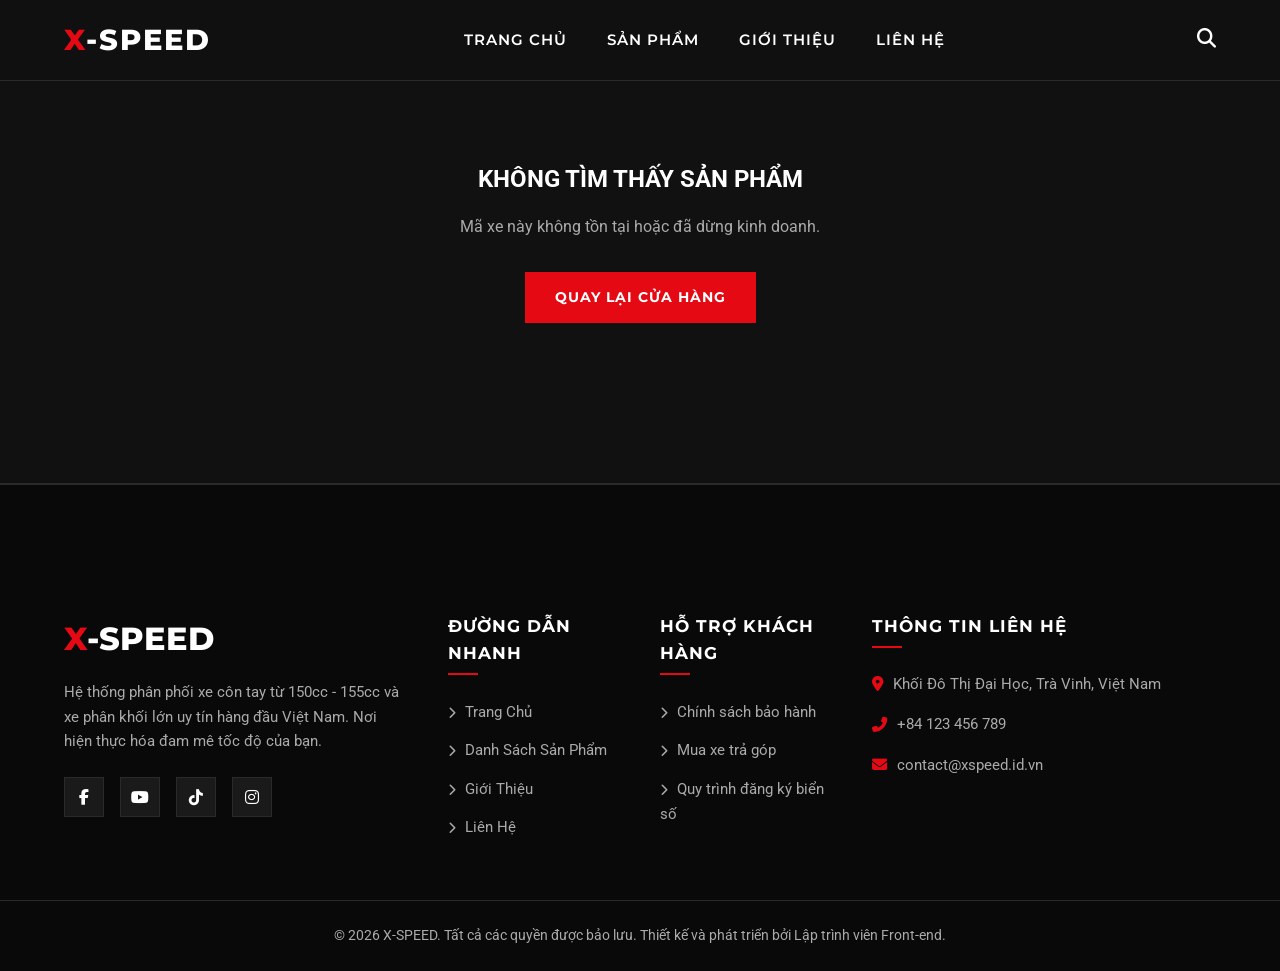
==== html/chi-tiet.html @ 95d87d96 "update" ====
<!DOCTYPE html>
<html lang="vi">
<head>
    <meta charset="UTF-8">
    <meta name="viewport" content="width=device-width, initial-scale=1.0">
    <title>Chi Tiết Sản Phẩm | X-Speed</title>
    <link rel="preconnect" href="https://fonts.googleapis.com">
    <link rel="preconnect" href="https://fonts.gstatic.com" crossorigin>
    <link href="https://fonts.googleapis.com/css2?family=Montserrat:wght@400;600;700;800&family=Roboto:wght@400;500&display=swap" rel="stylesheet">
    <link rel="stylesheet" href="https://cdnjs.cloudflare.com/ajax/libs/font-awesome/6.4.0/css/all.min.css">
    <link rel="stylesheet" href="/css/style.css">
</head>
<body>

    <header class="main-header">
        <div class="header-container">
            <a href="../../index.html" class="logo">
                <span class="text-red">X</span>-SPEED
            </a>
            
            <nav class="main-nav">
                <ul class="nav-links">
                    <li><a href="../index.html">Trang Chủ</a></li>
                    <li><a href="san-pham.html">Sản Phẩm</a></li>
                    <li><a href="gioi-thieu.html">Giới Thiệu</a></li>
                    <li><a href="lien-he.html">Liên Hệ</a></li>
                </ul>
            </nav>

            <div class="header-actions">
                <div class="search-box-trigger">
                    <a href="san-pham.html?focus=search"><i class="fas fa-search"></i></a>
                </div>
                <button class="mobile-menu-toggle" aria-label="Toggle Menu">
                    <i class="fas fa-bars"></i>
                </button>
            </div>
        </div>
    </header>

    <main id="detail-page-wrapper">
        <div class="container text-center" style="padding: 120px 0 60px;">
            <div class="loading-placeholder">Đang tải thông số kỹ thuật chi tiết của dòng xe...</div>
        </div>
    </main>

    <footer class="main-footer">
        <div class="container footer-grid">
            <div class="footer-col footer-brand">
                <h3 class="footer-logo"><span class="text-red">X</span>-SPEED</h3>
                <p>Hệ thống phân phối xe côn tay từ 150cc - 155cc và xe phân khối lớn uy tín hàng đầu Việt Nam. Nơi hiện thực hóa đam mê tốc độ của bạn.</p>
                <div class="social-links">
                    <a href="#"><i class="fab fa-facebook-f"></i></a>
                    <a href="#"><i class="fab fa-youtube"></i></a>
                    <a href="#"><i class="fab fa-tiktok"></i></a>
                    <a href="#"><i class="fab fa-instagram"></i></a>
                </div>
            </div>
            <div class="footer-col">
                <h4>ĐƯỜNG DẪN NHANH</h4>
                <ul class="footer-links">
                    <li><a href="../index.html"><i class="fas fa-chevron-right"></i> Trang Chủ</a></li>
                    <li><a href="san-pham.html"><i class="fas fa-chevron-right"></i> Danh Sách Sản Phẩm</a></li>
                    <li><a href="gioi-thieu.html"><i class="fas fa-chevron-right"></i> Giới Thiệu</a></li>
                    <li><a href="lien-he.html"><i class="fas fa-chevron-right"></i> Liên Hệ</a></li>
                </ul>
            </div>
            <div class="footer-col">
                <h4>HỖ TRỢ KHÁCH HÀNG</h4>
                <ul class="footer-links">
                    <li><a href="#"><i class="fas fa-chevron-right"></i> Chính sách bảo hành</a></li>
                    <li><a href="#"><i class="fas fa-chevron-right"></i> Mua xe trả góp</a></li>
                    <li><a href="#"><i class="fas fa-chevron-right"></i> Quy trình đăng ký biển số</a></li>
                </ul>
            </div>
            <div class="footer-col footer-contact">
                <h4>THÔNG TIN LIÊN HỆ</h4>
                <p><i class="fas fa-map-marker-alt"></i> Khối Đô Thị Đại Học, Trà Vinh, Việt Nam</p>
                <p><i class="fas fa-phone-alt"></i> +84 123 456 789</p>
                <p><i class="fas fa-envelope"></i> contact@xspeed.id.vn</p>
            </div>
        </div>
        <div class="footer-bottom">
            <p>&copy; 2026 X-SPEED. Tất cả các quyền được bảo lưu. Thiết kế và phát triển bởi Lập trình viên Front-end.</p>
        </div>
    </footer>

    <button id="backToTop" class="back-to-top" aria-label="Back to Top">
        <i class="fas fa-arrow-up"></i>
    </button>

    <script src="../js/script.js"></script>
</body>
</html>
---- css/style.css ----
/* ==========================================================================
   1. SETUP & VARIABLES (Cấu hình chung & Biến màu sắc)
   ========================================================================== */
:root {
    --primary-color: #E50914;    /* Màu đỏ chủ đạo (Sporty Red) */
    --primary-hover: #B20610;    /* Đỏ đậm khi hover */
    --dark-bg: #111111;         /* Đen nền chính */
    --dark-card: #1A1A1A;       /* Đen nền card/box */
    --light-text: #FFFFFF;      /* Chữ trắng */
    --gray-text: #AAAAAA;       /* Chữ xám phụ */
    --border-color: #2A2A2A;    /* Đường viền tối */
    --font-main: 'Roboto', sans-serif;
    --font-heading: 'Montserrat', sans-serif;
    --transition-smooth: all 0.3s ease;
}

* {
    margin: 0;
    padding: 0;
    box-sizing: border-box;
    outline: none;
}

html {
    scroll-behavior: smooth;
    font-size: 16px;
}

body {
    font-family: var(--font-main);
    background-color: var(--dark-bg);
    color: var(--light-text);
    line-height: 1.6;
    overflow-x: hidden;
}

a {
    text-decoration: none;
    color: inherit;
    transition: var(--transition-smooth);
}

ul {
    list-style: none;
}

img {
    max-width: 100%;
    height: auto;
    display: block;
}

/* Tiện ích chung */
.container {
    width: 90%;
    max-width: 1200px;
    margin: 0 auto;
    padding: 4rem 0;
}

.text-red { color: var(--primary-color); }
.text-center { text-align: center; }
.view-more-container { margin-top: 3rem; }

/* ==========================================================================
   2. BUTTONS & UI COMPONENTS
   ========================================================================== */
.btn {
    display: inline-block;
    padding: 0.75rem 1.75rem;
    font-family: var(--font-heading);
    font-weight: 700;
    font-size: 0.9rem;
    text-transform: uppercase;
    letter-spacing: 1px;
    border: 2px solid transparent;
    cursor: pointer;
    transition: var(--transition-smooth);
    border-radius: 0; /* Góc cạnh thể thao */
}

.btn-primary {
    background-color: var(--primary-color);
    color: var(--light-text);
}

.btn-primary:hover {
    background-color: var(--primary-hover);
    transform: translateY(-2px);
}

.btn-outline {
    background-color: transparent;
    border-color: var(--light-text);
    color: var(--light-text);
}

.btn-outline:hover {
    background-color: var(--light-text);
    color: var(--dark-bg);
    transform: translateY(-2px);
}

/* Tiêu đề phân hệ */
.section-header {
    text-align: center;
    margin-bottom: 3rem;
}

.section-header .sub-title {
    font-family: var(--font-heading);
    font-size: 0.85rem;
    color: var(--primary-color);
    font-weight: 700;
    letter-spacing: 3px;
    display: block;
    margin-bottom: 0.5rem;
}

.section-header .main-title {
    font-family: var(--font-heading);
    font-size: 2.2rem;
    font-weight: 800;
    letter-spacing: 1px;
    text-transform: uppercase;
}

.section-header .title-line {
    width: 60px;
    height: 3px;
    background-color: var(--primary-color);
    margin: 1rem auto 0;
}

/* ==========================================================================
   3. HEADER & NAVBAR (Sticky Menu)
   ========================================================================== */
.main-header {
    position: fixed;
    top: 0;
    left: 0;
    width: 100%;
    z-index: 1000;
    background-color: rgba(17, 17, 17, 0.95);
    border-bottom: 1px solid var(--border-color);
    transition: var(--transition-smooth);
}

/* Class này sẽ được JS add vào khi cuộn trang */
.main-header.scrolled {
    padding: 0.5rem 0;
    background-color: #0b0b0b;
    box-shadow: 0 5px 20px rgba(0,0,0,0.5);
}

.header-container {
    width: 90%;
    max-width: 1200px;
    margin: 0 auto;
    height: 80px;
    display: flex;
    justify-content: space-between;
    align-items: center;
}

.logo {
    font-family: var(--font-heading);
    font-size: 1.8rem;
    font-weight: 800;
    letter-spacing: 2px;
}

.nav-links {
    display: flex;
    gap: 2.5rem;
}

.nav-links a {
    font-family: var(--font-heading);
    font-weight: 600;
    font-size: 0.95rem;
    text-transform: uppercase;
    letter-spacing: 1px;
    padding: 0.5rem 0;
    position: relative;
}

.nav-links a:hover,
.nav-links a.active {
    color: var(--primary-color);
}

/* Hiệu ứng gạch chân hover */
.nav-links a::after {
    content: '';
    position: absolute;
    bottom: 0;
    left: 0;
    width: 0;
    height: 2px;
    background-color: var(--primary-color);
    transition: var(--transition-smooth);
}

.nav-links a:hover::after,
.nav-links a.active::after {
    width: 100%;
}

.header-actions {
    display: flex;
    align-items: center;
    gap: 1.5rem;
}

.search-box-trigger i {
    font-size: 1.2rem;
    cursor: pointer;
}

.search-box-trigger i:hover {
    color: var(--primary-color);
}

.mobile-menu-toggle {
    display: none;
    background: none;
    border: none;
    color: var(--light-text);
    font-size: 1.5rem;
    cursor: pointer;
}

/* ==========================================================================
   4. HERO BANNER
   ========================================================================== */
.hero-banner {
    height: 100vh;
    min-height: 600px;
    background: url('../img/thesis/r15.jpg') center/cover no-repeat fixed; /* Ảnh nền cố định nhẹ */
    position: relative;
    display: flex;
    align-items: center;
}

.hero-overlay {
    position: absolute;
    top: 0;
    left: 0;
    width: 100%;
    height: 100%;
    background: linear-gradient(to right, rgba(0,0,0,0.85) 40%, rgba(0,0,0,0.4));
}

.hero-content {
    position: relative;
    z-index: 10;
    width: 90%;
    max-width: 1200px;
    margin: 0 auto;
    padding-top: 80px; /* Bù chiều cao header */
}

.hero-subtitle {
    font-family: var(--font-heading);
    font-size: 1.1rem;
    color: var(--primary-color);
    font-weight: 700;
    letter-spacing: 4px;
    margin-bottom: 1rem;
    animation: fadeInUp 0.8s ease forwards;
}

.hero-title {
    font-family: var(--font-heading);
    font-size: 4rem;
    font-weight: 800;
    line-height: 1.1;
    margin-bottom: 1.5rem;
    text-transform: uppercase;
    animation: fadeInUp 1s ease forwards;
}

.hero-desc {
    font-size: 1.1rem;
    color: var(--gray-text);
    max-width: 600px;
    margin-bottom: 2.5rem;
    animation: fadeInUp 1.2s ease forwards;
}

.hero-buttons {
    display: flex;
    gap: 1.5rem;
    animation: fadeInUp 1.4s ease forwards;
}

/* ==========================================================================
   5. PRODUCT GRID & CARD HOVER
   ========================================================================== */
.product-grid {
    display: grid;
    grid-template-columns: repeat(auto-fill, minmax(280px, 1fr));
    gap: 2rem;
}

.loading-placeholder {
    grid-column: 1 / -1;
    text-align: center;
    padding: 3rem;
    color: var(--gray-text);
    font-style: italic;
}

/* Card thiết kế thể thao mạnh mẽ */
.product-card {
    background-color: var(--dark-card);
    border: 1px solid var(--border-color);
    position: relative;
    overflow: hidden;
    transition: var(--transition-smooth);
    display: flex;
    flex-direction: column;
}

.product-card:hover {
    transform: translateY(-10px);
    border-color: var(--primary-color);
    box-shadow: 0 10px 30px rgba(229, 9, 20, 0.15);
}

.product-badge {
    position: absolute;
    top: 15px;
    left: 15px;
    background-color: var(--primary-color);
    color: var(--light-text);
    padding: 0.3rem 0.8rem;
    font-family: var(--font-heading);
    font-weight: 700;
    font-size: 0.75rem;
    text-transform: uppercase;
    z-index: 5;
    letter-spacing: 1px;
}

.product-img-box {
    position: relative;
    padding-top: 65%; /* Tỉ lệ vàng cho hình ảnh xe */
    background-color: #000;
    overflow: hidden;
}

.product-img-box img {
    position: absolute;
    top: 0;
    left: 0;
    width: 100%;
    height: 100%;
    object-fit: cover;
    transition: transform 0.5s ease;
}

.product-card:hover .product-img-box img {
    transform: scale(1.08);
}

.product-info {
    padding: 1.5rem;
    display: flex;
    flex-direction: column;
    flex-grow: 1;
}

.product-brand {
    font-size: 0.8rem;
    color: var(--gray-text);
    text-transform: uppercase;
    letter-spacing: 1px;
    margin-bottom: 0.3rem;
}

.product-name {
    font-family: var(--font-heading);
    font-size: 1.2rem;
    font-weight: 700;
    margin-bottom: 0.5rem;
    white-space: nowrap;
    overflow: hidden;
    text-overflow: ellipsis;
}

.product-meta {
    display: flex;
    justify-content: space-between;
    font-size: 0.85rem;
    color: var(--gray-text);
    border-bottom: 1px solid var(--border-color);
    padding-bottom: 0.8rem;
    margin-bottom: 1rem;
}

.product-price {
    font-family: var(--font-heading);
    font-size: 1.3rem;
    font-weight: 700;
    color: var(--primary-color);
    margin-bottom: 1.2rem;
    margin-top: auto; /* Đẩy giá xuống đáy info */
}

/* ==========================================================================
   6. BENEFITS SECTION
   ========================================================================== */
.benefits-section {
    background-color: var(--dark-card);
    border-top: 1px solid var(--border-color);
    border-bottom: 1px solid var(--border-color);
}

.benefits-grid {
    display: grid;
    grid-template-columns: repeat(3, 1fr);
    gap: 3rem;
}

.benefit-item {
    text-align: center;
}

.benefit-icon {
    font-size: 2.5rem;
    color: var(--primary-color);
    margin-bottom: 1.2rem;
}

.benefit-item h3 {
    font-family: var(--font-heading);
    font-size: 1.2rem;
    font-weight: 700;
    margin-bottom: 0.8rem;
    text-transform: uppercase;
}

.benefit-item p {
    color: var(--gray-text);
    font-size: 0.95rem;
}

/* ==========================================================================
   7. FOOTER
   ========================================================================== */
.main-footer {
    background-color: #090909;
    border-top: 2px solid var(--border-color);
    padding-top: 4rem;
}

.footer-grid {
    display: grid;
    grid-template-columns: 2fr 1fr 1fr 2fr;
    gap: 2.5rem;
    padding-bottom: 3rem !important;
}

.footer-logo {
    font-family: var(--font-heading);
    font-size: 2rem;
    font-weight: 800;
    margin-bottom: 1rem;
}

.footer-col p {
    color: var(--gray-text);
    font-size: 0.95rem;
    margin-bottom: 1.5rem;
}

.social-links {
    display: flex;
    gap: 1rem;
}

.social-links a {
    width: 40px;
    height: 40px;
    background-color: var(--dark-card);
    border: 1px solid var(--border-color);
    display: flex;
    align-items: center;
    justify-content: center;
    color: var(--light-text);
}

.social-links a:hover {
    background-color: var(--primary-color);
    border-color: var(--primary-color);
    transform: translateY(-3px);
}

.footer-col h4 {
    font-family: var(--font-heading);
    font-size: 1.05rem;
    font-weight: 700;
    letter-spacing: 1px;
    margin-bottom: 1.5rem;
    position: relative;
    padding-bottom: 0.5rem;
}

.footer-col h4::after {
    content: '';
    position: absolute;
    bottom: 0;
    left: 0;
    width: 30px;
    height: 2px;
    background-color: var(--primary-color);
}

.footer-links li {
    margin-bottom: 0.8rem;
}

.footer-links a {
    color: var(--gray-text);
    font-size: 0.95rem;
}

.footer-links a i {
    font-size: 0.75rem;
    margin-right: 5px;
    transition: var(--transition-smooth);
}

.footer-links a:hover {
    color: var(--light-text);
}

.footer-links a:hover i {
    transform: translateX(3px);
    color: var(--primary-color);
}

.footer-contact p {
    margin-bottom: 1rem;
    display: flex;
    align-items: center;
    gap: 10px;
}

.footer-contact p i {
    color: var(--primary-color);
}

.footer-bottom {
    border-top: 1px solid var(--border-color);
    padding: 1.5rem 0;
    text-align: center;
    font-size: 0.85rem;
    color: var(--gray-text);
}

/* ==========================================================================
   8. UTILITIES (Back To Top, Animations)
   ========================================================================== */
.back-to-top {
    position: fixed;
    bottom: 30px;
    right: -60px; /* Giấu nút ban đầu */
    width: 45px;
    height: 45px;
    background-color: var(--primary-color);
    color: var(--light-text);
    border: none;
    cursor: pointer;
    z-index: 999;
    display: flex;
    align-items: center;
    justify-content: center;
    font-size: 1.1rem;
    transition: all 0.4s ease;
}

.back-to-top.show {
    right: 30px; /* Hiện nút khi scroll */
}

.back-to-top:hover {
    background-color: var(--primary-hover);
    transform: translateY(-3px);
}

@keyframes fadeInUp {
    from {
        opacity: 0;
        transform: translateY(30px);
    }
    to {
        opacity: 1;
        transform: translateY(0);
    }
}

/* ==========================================================================
   9. RESPONSIVE MEDIA QUERIES
   ========================================================================== */
@media (max-width: 1024px) {
    .footer-grid {
        grid-template-columns: repeat(2, 1fr);
        gap: 3rem;
    }
    .hero-title {
        font-size: 3rem;
    }
}

@media (max-width: 768px) {
    html { font-size: 15px; }
    
    .mobile-menu-toggle {
        display: block;
    }

    /* Biến đổi thanh điều hướng thành Sidebar trên Mobile */
    .main-nav {
        position: fixed;
        top: 80px;
        left: -100%;
        width: 100%;
        height: calc(100vh - 80px);
        background-color: rgba(17, 17, 17, 0.98);
        border-top: 1px solid var(--border-color);
        transition: var(--transition-smooth);
        padding: 2rem;
    }

    .main-nav.active {
        left: 0;
    }

    .nav-links {
        flex-direction: column;
        gap: 2rem;
        align-items: center;
    }

    .nav-links a {
        font-size: 1.2rem;
    }

    .hero-title {
        font-size: 2.3rem;
    }

    .benefits-grid {
        grid-template-columns: 1fr;
        gap: 2.5rem;
    }
}

@media (max-width: 480px) {
    .hero-buttons {
        flex-direction: column;
        gap: 1rem;
    }
    .footer-grid {
        grid-template-columns: 1fr;
    }
    .section-header .main-title {
        font-size: 1.8rem;
    }
}
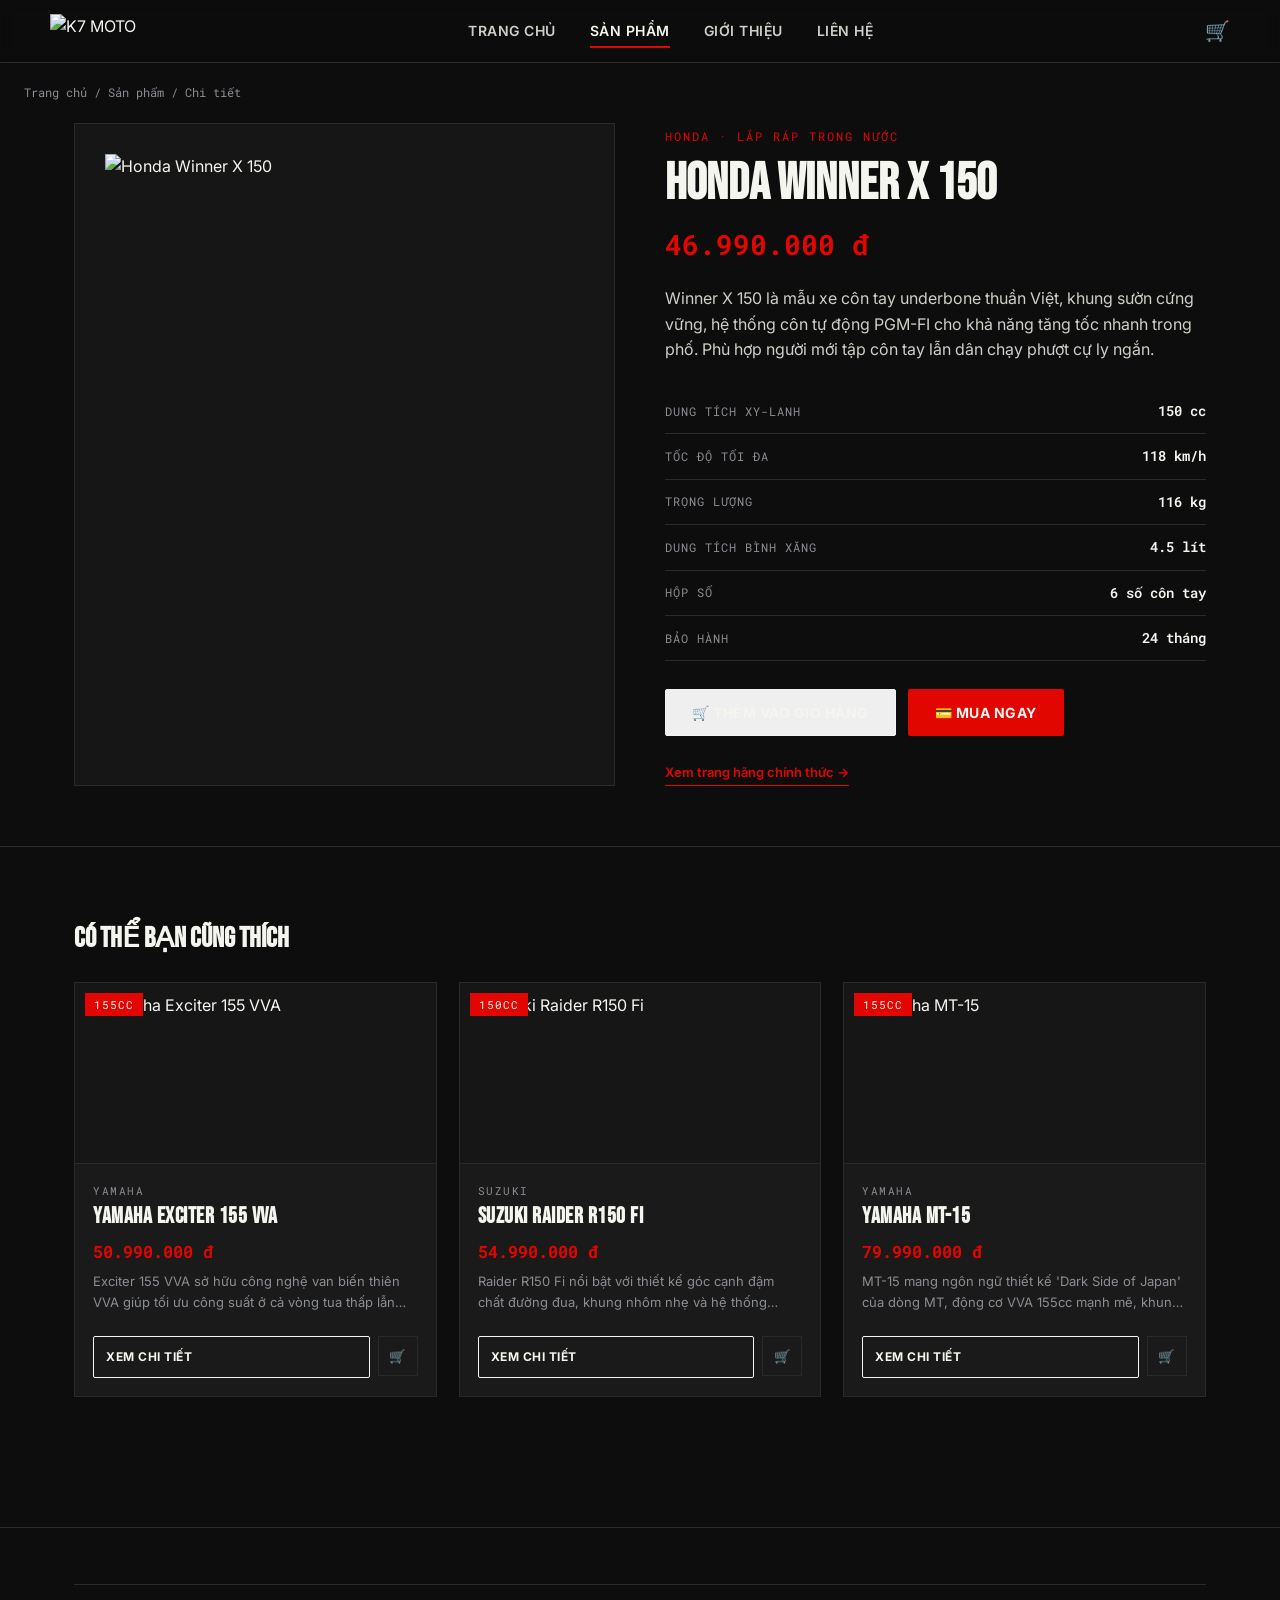
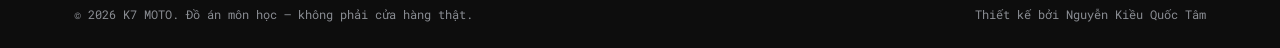
==== commit 044daed9: "up" ====
--- a/html/chi-tiet.html
+++ b/html/chi-tiet.html
@@ -1,94 +1,54 @@
 <!DOCTYPE html>
 <html lang="vi">
 <head>
-    <meta charset="UTF-8">
-    <meta name="viewport" content="width=device-width, initial-scale=1.0">
-    <title>Chi Tiết Sản Phẩm | X-Speed</title>
-    <link rel="preconnect" href="https://fonts.googleapis.com">
-    <link rel="preconnect" href="https://fonts.gstatic.com" crossorigin>
-    <link href="https://fonts.googleapis.com/css2?family=Montserrat:wght@400;600;700;800&family=Roboto:wght@400;500&display=swap" rel="stylesheet">
-    <link rel="stylesheet" href="https://cdnjs.cloudflare.com/ajax/libs/font-awesome/6.4.0/css/all.min.css">
-    <link rel="stylesheet" href="/css/style.css">
+  <meta charset="UTF-8">
+  <meta name="viewport" content="width=device-width, initial-scale=1.0">
+  <title>Chi tiết sản phẩm — K7 MOTO</title>
+  <link rel="icon" href="../img/logo.svg" type="image/svg+xml">
+  <link rel="stylesheet" href="../css/style.css">
 </head>
 <body>
 
-    <header class="main-header">
-        <div class="header-container">
-            <a href="../../index.html" class="logo">
-                <span class="text-red">X</span>-SPEED
-            </a>
-            
-            <nav class="main-nav">
-                <ul class="nav-links">
-                    <li><a href="../index.html">Trang Chủ</a></li>
-                    <li><a href="san-pham.html">Sản Phẩm</a></li>
-                    <li><a href="gioi-thieu.html">Giới Thiệu</a></li>
-                    <li><a href="lien-he.html">Liên Hệ</a></li>
-                </ul>
-            </nav>
+  <header class="site-header">
+    <div class="wrap nav">
+      <a href="../index.html" class="nav-logo"><img src="../img/logo.svg" alt="K7 MOTO"></a>
+      <nav class="nav-links">
+        <a href="../index.html">Trang chủ</a>
+        <a href="san-pham.html" class="active">Sản phẩm</a>
+        <a href="gioi-thieu.html">Giới thiệu</a>
+        <a href="lien-he.html">Liên hệ</a>
+      </nav>
+      <div class="nav-actions">
+        <a href="san-pham.html" class="nav-cart" title="Giỏ hàng">🛒<span class="cart-count">0</span></a>
+        <button class="nav-toggle" aria-label="Mở menu"><span></span><span></span><span></span></button>
+      </div>
+    </div>
+  </header>
 
-            <div class="header-actions">
-                <div class="search-box-trigger">
-                    <a href="san-pham.html?focus=search"><i class="fas fa-search"></i></a>
-                </div>
-                <button class="mobile-menu-toggle" aria-label="Toggle Menu">
-                    <i class="fas fa-bars"></i>
-                </button>
-            </div>
-        </div>
-    </header>
+  <div class="wrap breadcrumb"><a href="../index.html">Trang chủ</a> / <a href="san-pham.html">Sản phẩm</a> / Chi tiết</div>
 
-    <main id="detail-page-wrapper">
-        <div class="container text-center" style="padding: 120px 0 60px;">
-            <div class="loading-placeholder">Đang tải thông số kỹ thuật chi tiết của dòng xe...</div>
-        </div>
-    </main>
+  <section class="wrap">
+    <div class="detail-grid" id="product-detail">
+      <!-- Nội dung được render động bởi script.js dựa vào ?masp= trên URL -->
+    </div>
+  </section>
 
-    <footer class="main-footer">
-        <div class="container footer-grid">
-            <div class="footer-col footer-brand">
-                <h3 class="footer-logo"><span class="text-red">X</span>-SPEED</h3>
-                <p>Hệ thống phân phối xe côn tay từ 150cc - 155cc và xe phân khối lớn uy tín hàng đầu Việt Nam. Nơi hiện thực hóa đam mê tốc độ của bạn.</p>
-                <div class="social-links">
-                    <a href="#"><i class="fab fa-facebook-f"></i></a>
-                    <a href="#"><i class="fab fa-youtube"></i></a>
-                    <a href="#"><i class="fab fa-tiktok"></i></a>
-                    <a href="#"><i class="fab fa-instagram"></i></a>
-                </div>
-            </div>
-            <div class="footer-col">
-                <h4>ĐƯỜNG DẪN NHANH</h4>
-                <ul class="footer-links">
-                    <li><a href="../index.html"><i class="fas fa-chevron-right"></i> Trang Chủ</a></li>
-                    <li><a href="san-pham.html"><i class="fas fa-chevron-right"></i> Danh Sách Sản Phẩm</a></li>
-                    <li><a href="gioi-thieu.html"><i class="fas fa-chevron-right"></i> Giới Thiệu</a></li>
-                    <li><a href="lien-he.html"><i class="fas fa-chevron-right"></i> Liên Hệ</a></li>
-                </ul>
-            </div>
-            <div class="footer-col">
-                <h4>HỖ TRỢ KHÁCH HÀNG</h4>
-                <ul class="footer-links">
-                    <li><a href="#"><i class="fas fa-chevron-right"></i> Chính sách bảo hành</a></li>
-                    <li><a href="#"><i class="fas fa-chevron-right"></i> Mua xe trả góp</a></li>
-                    <li><a href="#"><i class="fas fa-chevron-right"></i> Quy trình đăng ký biển số</a></li>
-                </ul>
-            </div>
-            <div class="footer-col footer-contact">
-                <h4>THÔNG TIN LIÊN HỆ</h4>
-                <p><i class="fas fa-map-marker-alt"></i> Khối Đô Thị Đại Học, Trà Vinh, Việt Nam</p>
-                <p><i class="fas fa-phone-alt"></i> +84 123 456 789</p>
-                <p><i class="fas fa-envelope"></i> contact@xspeed.id.vn</p>
-            </div>
-        </div>
-        <div class="footer-bottom">
-            <p>&copy; 2026 X-SPEED. Tất cả các quyền được bảo lưu. Thiết kế và phát triển bởi Lập trình viên Front-end.</p>
-        </div>
-    </footer>
+  <section class="section" style="border-top:1px solid var(--line);">
+    <div class="wrap">
+      <h2 class="related-title">Có thể bạn cũng thích</h2>
+      <div id="related-list" class="row"></div>
+    </div>
+  </section>
 
-    <button id="backToTop" class="back-to-top" aria-label="Back to Top">
-        <i class="fas fa-arrow-up"></i>
-    </button>
+  <footer class="site-footer">
+    <div class="wrap">
+      <div class="footer-bottom">
+        <span>© 2026 K7 MOTO. Đồ án môn học — không phải cửa hàng thật.</span>
+        <span>Thiết kế bởi Nguyễn Kiều Quốc Tâm</span>
+      </div>
+    </div>
+  </footer>
 
-    <script src="../js/script.js"></script>
+  <script src="../js/script.js"></script>
 </body>
 </html>
--- a/css/style.css
+++ b/css/style.css
@@ -1,673 +1,764 @@
-/* ==========================================================================
-   1. SETUP & VARIABLES (Cấu hình chung & Biến màu sắc)
-   ========================================================================== */
-:root {
-    --primary-color: #E50914;    /* Màu đỏ chủ đạo (Sporty Red) */
-    --primary-hover: #B20610;    /* Đỏ đậm khi hover */
-    --dark-bg: #111111;         /* Đen nền chính */
-    --dark-card: #1A1A1A;       /* Đen nền card/box */
-    --light-text: #FFFFFF;      /* Chữ trắng */
-    --gray-text: #AAAAAA;       /* Chữ xám phụ */
-    --border-color: #2A2A2A;    /* Đường viền tối */
-    --font-main: 'Roboto', sans-serif;
-    --font-heading: 'Montserrat', sans-serif;
-    --transition-smooth: all 0.3s ease;
-}
-
-* {
-    margin: 0;
-    padding: 0;
-    box-sizing: border-box;
-    outline: none;
-}
-
-html {
-    scroll-behavior: smooth;
-    font-size: 16px;
-}
-
-body {
-    font-family: var(--font-main);
-    background-color: var(--dark-bg);
-    color: var(--light-text);
-    line-height: 1.6;
-    overflow-x: hidden;
-}
-
-a {
-    text-decoration: none;
-    color: inherit;
-    transition: var(--transition-smooth);
-}
-
-ul {
-    list-style: none;
-}
-
-img {
-    max-width: 100%;
-    height: auto;
-    display: block;
-}
-
-/* Tiện ích chung */
-.container {
-    width: 90%;
-    max-width: 1200px;
-    margin: 0 auto;
-    padding: 4rem 0;
-}
-
-.text-red { color: var(--primary-color); }
-.text-center { text-align: center; }
-.view-more-container { margin-top: 3rem; }
-
-/* ==========================================================================
-   2. BUTTONS & UI COMPONENTS
-   ========================================================================== */
-.btn {
-    display: inline-block;
-    padding: 0.75rem 1.75rem;
-    font-family: var(--font-heading);
-    font-weight: 700;
-    font-size: 0.9rem;
-    text-transform: uppercase;
-    letter-spacing: 1px;
-    border: 2px solid transparent;
-    cursor: pointer;
-    transition: var(--transition-smooth);
-    border-radius: 0; /* Góc cạnh thể thao */
-}
-
-.btn-primary {
-    background-color: var(--primary-color);
-    color: var(--light-text);
-}
-
-.btn-primary:hover {
-    background-color: var(--primary-hover);
-    transform: translateY(-2px);
-}
-
-.btn-outline {
-    background-color: transparent;
-    border-color: var(--light-text);
-    color: var(--light-text);
-}
-
-.btn-outline:hover {
-    background-color: var(--light-text);
-    color: var(--dark-bg);
-    transform: translateY(-2px);
-}
-
-/* Tiêu đề phân hệ */
-.section-header {
-    text-align: center;
-    margin-bottom: 3rem;
-}
-
-.section-header .sub-title {
-    font-family: var(--font-heading);
-    font-size: 0.85rem;
-    color: var(--primary-color);
-    font-weight: 700;
-    letter-spacing: 3px;
-    display: block;
-    margin-bottom: 0.5rem;
-}
-
-.section-header .main-title {
-    font-family: var(--font-heading);
-    font-size: 2.2rem;
-    font-weight: 800;
-    letter-spacing: 1px;
-    text-transform: uppercase;
-}
-
-.section-header .title-line {
-    width: 60px;
-    height: 3px;
-    background-color: var(--primary-color);
-    margin: 1rem auto 0;
-}
-
-/* ==========================================================================
-   3. HEADER & NAVBAR (Sticky Menu)
-   ========================================================================== */
-.main-header {
-    position: fixed;
-    top: 0;
-    left: 0;
-    width: 100%;
-    z-index: 1000;
-    background-color: rgba(17, 17, 17, 0.95);
-    border-bottom: 1px solid var(--border-color);
-    transition: var(--transition-smooth);
-}
-
-/* Class này sẽ được JS add vào khi cuộn trang */
-.main-header.scrolled {
-    padding: 0.5rem 0;
-    background-color: #0b0b0b;
-    box-shadow: 0 5px 20px rgba(0,0,0,0.5);
-}
-
-.header-container {
-    width: 90%;
-    max-width: 1200px;
-    margin: 0 auto;
-    height: 80px;
-    display: flex;
-    justify-content: space-between;
-    align-items: center;
-}
-
-.logo {
-    font-family: var(--font-heading);
-    font-size: 1.8rem;
-    font-weight: 800;
-    letter-spacing: 2px;
-}
-
-.nav-links {
-    display: flex;
-    gap: 2.5rem;
-}
-
-.nav-links a {
-    font-family: var(--font-heading);
-    font-weight: 600;
-    font-size: 0.95rem;
-    text-transform: uppercase;
-    letter-spacing: 1px;
-    padding: 0.5rem 0;
-    position: relative;
-}
-
-.nav-links a:hover,
-.nav-links a.active {
-    color: var(--primary-color);
-}
-
-/* Hiệu ứng gạch chân hover */
-.nav-links a::after {
-    content: '';
-    position: absolute;
-    bottom: 0;
-    left: 0;
-    width: 0;
-    height: 2px;
-    background-color: var(--primary-color);
-    transition: var(--transition-smooth);
-}
-
-.nav-links a:hover::after,
-.nav-links a.active::after {
-    width: 100%;
-}
-
-.header-actions {
-    display: flex;
-    align-items: center;
-    gap: 1.5rem;
-}
-
-.search-box-trigger i {
-    font-size: 1.2rem;
-    cursor: pointer;
-}
-
-.search-box-trigger i:hover {
-    color: var(--primary-color);
-}
-
-.mobile-menu-toggle {
-    display: none;
-    background: none;
-    border: none;
-    color: var(--light-text);
-    font-size: 1.5rem;
-    cursor: pointer;
-}
-
-/* ==========================================================================
-   4. HERO BANNER
-   ========================================================================== */
-.hero-banner {
-    height: 100vh;
-    min-height: 600px;
-    background: url('../img/thesis/r15.jpg') center/cover no-repeat fixed; /* Ảnh nền cố định nhẹ */
-    position: relative;
-    display: flex;
-    align-items: center;
-}
-
-.hero-overlay {
-    position: absolute;
-    top: 0;
-    left: 0;
-    width: 100%;
-    height: 100%;
-    background: linear-gradient(to right, rgba(0,0,0,0.85) 40%, rgba(0,0,0,0.4));
-}
-
-.hero-content {
-    position: relative;
-    z-index: 10;
-    width: 90%;
-    max-width: 1200px;
-    margin: 0 auto;
-    padding-top: 80px; /* Bù chiều cao header */
-}
-
-.hero-subtitle {
-    font-family: var(--font-heading);
-    font-size: 1.1rem;
-    color: var(--primary-color);
-    font-weight: 700;
-    letter-spacing: 4px;
-    margin-bottom: 1rem;
-    animation: fadeInUp 0.8s ease forwards;
-}
-
-.hero-title {
-    font-family: var(--font-heading);
-    font-size: 4rem;
-    font-weight: 800;
-    line-height: 1.1;
-    margin-bottom: 1.5rem;
-    text-transform: uppercase;
-    animation: fadeInUp 1s ease forwards;
-}
-
-.hero-desc {
-    font-size: 1.1rem;
-    color: var(--gray-text);
-    max-width: 600px;
-    margin-bottom: 2.5rem;
-    animation: fadeInUp 1.2s ease forwards;
-}
-
-.hero-buttons {
-    display: flex;
-    gap: 1.5rem;
-    animation: fadeInUp 1.4s ease forwards;
-}
-
-/* ==========================================================================
-   5. PRODUCT GRID & CARD HOVER
-   ========================================================================== */
-.product-grid {
-    display: grid;
-    grid-template-columns: repeat(auto-fill, minmax(280px, 1fr));
-    gap: 2rem;
-}
-
-.loading-placeholder {
-    grid-column: 1 / -1;
-    text-align: center;
-    padding: 3rem;
-    color: var(--gray-text);
-    font-style: italic;
-}
-
-/* Card thiết kế thể thao mạnh mẽ */
-.product-card {
-    background-color: var(--dark-card);
-    border: 1px solid var(--border-color);
-    position: relative;
-    overflow: hidden;
-    transition: var(--transition-smooth);
-    display: flex;
-    flex-direction: column;
-}
-
-.product-card:hover {
-    transform: translateY(-10px);
-    border-color: var(--primary-color);
-    box-shadow: 0 10px 30px rgba(229, 9, 20, 0.15);
-}
-
-.product-badge {
-    position: absolute;
-    top: 15px;
-    left: 15px;
-    background-color: var(--primary-color);
-    color: var(--light-text);
-    padding: 0.3rem 0.8rem;
-    font-family: var(--font-heading);
-    font-weight: 700;
-    font-size: 0.75rem;
-    text-transform: uppercase;
-    z-index: 5;
-    letter-spacing: 1px;
-}
-
-.product-img-box {
-    position: relative;
-    padding-top: 65%; /* Tỉ lệ vàng cho hình ảnh xe */
-    background-color: #000;
-    overflow: hidden;
-}
-
-.product-img-box img {
-    position: absolute;
-    top: 0;
-    left: 0;
-    width: 100%;
-    height: 100%;
-    object-fit: cover;
-    transition: transform 0.5s ease;
-}
-
-.product-card:hover .product-img-box img {
-    transform: scale(1.08);
-}
-
-.product-info {
-    padding: 1.5rem;
-    display: flex;
-    flex-direction: column;
-    flex-grow: 1;
-}
-
-.product-brand {
-    font-size: 0.8rem;
-    color: var(--gray-text);
-    text-transform: uppercase;
-    letter-spacing: 1px;
-    margin-bottom: 0.3rem;
-}
-
-.product-name {
-    font-family: var(--font-heading);
-    font-size: 1.2rem;
-    font-weight: 700;
-    margin-bottom: 0.5rem;
-    white-space: nowrap;
-    overflow: hidden;
-    text-overflow: ellipsis;
-}
-
-.product-meta {
-    display: flex;
-    justify-content: space-between;
-    font-size: 0.85rem;
-    color: var(--gray-text);
-    border-bottom: 1px solid var(--border-color);
-    padding-bottom: 0.8rem;
-    margin-bottom: 1rem;
-}
-
-.product-price {
-    font-family: var(--font-heading);
-    font-size: 1.3rem;
-    font-weight: 700;
-    color: var(--primary-color);
-    margin-bottom: 1.2rem;
-    margin-top: auto; /* Đẩy giá xuống đáy info */
-}
-
-/* ==========================================================================
-   6. BENEFITS SECTION
-   ========================================================================== */
-.benefits-section {
-    background-color: var(--dark-card);
-    border-top: 1px solid var(--border-color);
-    border-bottom: 1px solid var(--border-color);
-}
-
-.benefits-grid {
-    display: grid;
-    grid-template-columns: repeat(3, 1fr);
-    gap: 3rem;
-}
-
-.benefit-item {
-    text-align: center;
-}
-
-.benefit-icon {
-    font-size: 2.5rem;
-    color: var(--primary-color);
-    margin-bottom: 1.2rem;
-}
-
-.benefit-item h3 {
-    font-family: var(--font-heading);
-    font-size: 1.2rem;
-    font-weight: 700;
-    margin-bottom: 0.8rem;
-    text-transform: uppercase;
-}
-
-.benefit-item p {
-    color: var(--gray-text);
-    font-size: 0.95rem;
-}
-
-/* ==========================================================================
-   7. FOOTER
-   ========================================================================== */
-.main-footer {
-    background-color: #090909;
-    border-top: 2px solid var(--border-color);
-    padding-top: 4rem;
-}
-
-.footer-grid {
-    display: grid;
-    grid-template-columns: 2fr 1fr 1fr 2fr;
-    gap: 2.5rem;
-    padding-bottom: 3rem !important;
-}
-
-.footer-logo {
-    font-family: var(--font-heading);
-    font-size: 2rem;
-    font-weight: 800;
-    margin-bottom: 1rem;
-}
-
-.footer-col p {
-    color: var(--gray-text);
-    font-size: 0.95rem;
-    margin-bottom: 1.5rem;
-}
-
-.social-links {
-    display: flex;
-    gap: 1rem;
-}
-
-.social-links a {
-    width: 40px;
-    height: 40px;
-    background-color: var(--dark-card);
-    border: 1px solid var(--border-color);
-    display: flex;
-    align-items: center;
-    justify-content: center;
-    color: var(--light-text);
-}
-
-.social-links a:hover {
-    background-color: var(--primary-color);
-    border-color: var(--primary-color);
-    transform: translateY(-3px);
-}
-
-.footer-col h4 {
-    font-family: var(--font-heading);
-    font-size: 1.05rem;
-    font-weight: 700;
-    letter-spacing: 1px;
-    margin-bottom: 1.5rem;
-    position: relative;
-    padding-bottom: 0.5rem;
-}
-
-.footer-col h4::after {
-    content: '';
-    position: absolute;
-    bottom: 0;
-    left: 0;
-    width: 30px;
-    height: 2px;
-    background-color: var(--primary-color);
-}
-
-.footer-links li {
-    margin-bottom: 0.8rem;
-}
-
-.footer-links a {
-    color: var(--gray-text);
-    font-size: 0.95rem;
-}
-
-.footer-links a i {
-    font-size: 0.75rem;
-    margin-right: 5px;
-    transition: var(--transition-smooth);
-}
-
-.footer-links a:hover {
-    color: var(--light-text);
-}
-
-.footer-links a:hover i {
-    transform: translateX(3px);
-    color: var(--primary-color);
-}
-
-.footer-contact p {
-    margin-bottom: 1rem;
-    display: flex;
-    align-items: center;
-    gap: 10px;
-}
-
-.footer-contact p i {
-    color: var(--primary-color);
-}
-
-.footer-bottom {
-    border-top: 1px solid var(--border-color);
-    padding: 1.5rem 0;
-    text-align: center;
-    font-size: 0.85rem;
-    color: var(--gray-text);
-}
-
-/* ==========================================================================
-   8. UTILITIES (Back To Top, Animations)
-   ========================================================================== */
-.back-to-top {
-    position: fixed;
-    bottom: 30px;
-    right: -60px; /* Giấu nút ban đầu */
-    width: 45px;
-    height: 45px;
-    background-color: var(--primary-color);
-    color: var(--light-text);
-    border: none;
-    cursor: pointer;
-    z-index: 999;
-    display: flex;
-    align-items: center;
-    justify-content: center;
-    font-size: 1.1rem;
-    transition: all 0.4s ease;
-}
-
-.back-to-top.show {
-    right: 30px; /* Hiện nút khi scroll */
-}
-
-.back-to-top:hover {
-    background-color: var(--primary-hover);
-    transform: translateY(-3px);
-}
-
-@keyframes fadeInUp {
-    from {
-        opacity: 0;
-        transform: translateY(30px);
-    }
-    to {
-        opacity: 1;
-        transform: translateY(0);
-    }
-}
-
-/* ==========================================================================
-   9. RESPONSIVE MEDIA QUERIES
-   ========================================================================== */
-@media (max-width: 1024px) {
-    .footer-grid {
-        grid-template-columns: repeat(2, 1fr);
-        gap: 3rem;
-    }
-    .hero-title {
-        font-size: 3rem;
-    }
-}
-
-@media (max-width: 768px) {
-    html { font-size: 15px; }
-    
-    .mobile-menu-toggle {
-        display: block;
-    }
-
-    /* Biến đổi thanh điều hướng thành Sidebar trên Mobile */
-    .main-nav {
-        position: fixed;
-        top: 80px;
-        left: -100%;
-        width: 100%;
-        height: calc(100vh - 80px);
-        background-color: rgba(17, 17, 17, 0.98);
-        border-top: 1px solid var(--border-color);
-        transition: var(--transition-smooth);
-        padding: 2rem;
-    }
-
-    .main-nav.active {
-        left: 0;
-    }
-
-    .nav-links {
-        flex-direction: column;
-        gap: 2rem;
-        align-items: center;
-    }
-
-    .nav-links a {
-        font-size: 1.2rem;
-    }
-
-    .hero-title {
-        font-size: 2.3rem;
-    }
-
-    .benefits-grid {
-        grid-template-columns: 1fr;
-        gap: 2.5rem;
-    }
-}
-
-@media (max-width: 480px) {
-    .hero-buttons {
-        flex-direction: column;
-        gap: 1rem;
-    }
-    .footer-grid {
-        grid-template-columns: 1fr;
-    }
-    .section-header .main-title {
-        font-size: 1.8rem;
-    }
+/* =========================================================
+   K7 MOTO — Website bán xe côn tay & phân khối 150-155cc
+   Design tokens: đen nhựa đường / trắng / đỏ vạch tua máy
+   ========================================================= */
+@import url('https://fonts.googleapis.com/css2?family=Bebas+Neue&family=Inter:wght@400;500;600;700;800&family=Roboto+Mono:wght@400;500;700&display=swap');
+
+:root{
+  --black:        #0d0d0d;
+  --black-soft:   #161616;
+  --black-card:   #1a1a1a;
+  --white:        #f5f5f0;
+  --white-dim:    #cfcfc9;
+  --red:          #e10600;
+  --red-dark:     #a30000;
+  --gray:         #8a8d93;
+  --line:         #2a2a2a;
+
+  --font-display: 'Bebas Neue', Impact, sans-serif;
+  --font-body:    'Inter', -apple-system, Segoe UI, sans-serif;
+  --font-mono:    'Roboto Mono', monospace;
+
+  --container: 1180px;
+}
+
+*{ margin:0; padding:0; box-sizing:border-box; }
+
+html{ scroll-behavior:smooth; }
+
+body{
+  background:var(--black);
+  color:var(--white);
+  font-family:var(--font-body);
+  line-height:1.6;
+  -webkit-font-smoothing:antialiased;
+}
+
+img{ max-width:100%; display:block; }
+a{ color:inherit; text-decoration:none; }
+ul{ list-style:none; }
+button{ font-family:inherit; cursor:pointer; }
+
+.wrap{
+  max-width:var(--container);
+  margin:0 auto;
+  padding:0 24px;
+}
+
+/* Focus visibility (accessibility floor) */
+a:focus-visible, button:focus-visible, input:focus-visible, textarea:focus-visible, select:focus-visible{
+  outline:2px solid var(--red);
+  outline-offset:3px;
+}
+
+@media (prefers-reduced-motion: reduce){
+  *{ animation-duration:0.01ms !important; transition-duration:0.01ms !important; scroll-behavior:auto !important; }
+}
+
+/* Eyebrow / section label -------------------------------------------- */
+.eyebrow{
+  font-family:var(--font-mono);
+  font-size:12px;
+  letter-spacing:3px;
+  text-transform:uppercase;
+  color:var(--red);
+  display:flex;
+  align-items:center;
+  gap:10px;
+}
+.eyebrow::before{
+  content:"";
+  width:26px; height:2px;
+  background:var(--red);
+  display:inline-block;
+}
+
+/* Redline divider — signature motif ----------------------------------- */
+.redline{
+  height:3px;
+  width:100%;
+  background:linear-gradient(90deg, var(--black) 0%, var(--red) 45%, var(--red) 55%, var(--black) 100%);
+  position:relative;
+}
+
+/* =========================================================
+   HEADER / NAV
+   ========================================================= */
+.site-header{
+  position:sticky; top:0; z-index:100;
+  background:rgba(13,13,13,0.92);
+  backdrop-filter:blur(6px);
+  border-bottom:1px solid var(--line);
+}
+.nav{
+  display:flex;
+  align-items:center;
+  justify-content:space-between;
+  padding:14px 0;
+}
+.nav-logo img{ height:34px; width:auto; }
+.nav-links{
+  display:flex;
+  gap:34px;
+  font-weight:600;
+  font-size:14px;
+  text-transform:uppercase;
+  letter-spacing:0.5px;
+}
+.nav-links a{
+  position:relative;
+  padding:6px 0;
+  color:var(--white-dim);
+  transition:color .2s;
+}
+.nav-links a:hover, .nav-links a.active{ color:var(--white); }
+.nav-links a.active::after{
+  content:"";
+  position:absolute; left:0; right:0; bottom:0;
+  height:2px; background:var(--red);
+}
+.nav-actions{ display:flex; align-items:center; gap:16px; }
+.nav-cart{
+  position:relative;
+  font-size:20px;
+  color:var(--white);
+}
+.nav-cart .cart-count{
+  position:absolute; top:-8px; right:-12px;
+  background:var(--red);
+  color:var(--white);
+  font-family:var(--font-mono);
+  font-size:11px;
+  min-width:18px; height:18px;
+  border-radius:9px;
+  display:flex; align-items:center; justify-content:center;
+  padding:0 4px;
+}
+.nav-toggle{
+  display:none;
+  flex-direction:column;
+  gap:5px;
+  background:none;
+  border:none;
+}
+.nav-toggle span{ width:24px; height:2px; background:var(--white); }
+
+/* =========================================================
+   HERO — dashboard / tachometer thesis
+   ========================================================= */
+.hero{
+  position:relative;
+  overflow:hidden;
+  padding:90px 0 60px;
+  background:
+    radial-gradient(circle at 82% 20%, rgba(225,6,0,0.18), transparent 45%),
+    var(--black);
+}
+.hero-dial{
+  position:absolute;
+  right:-120px; top:50%; transform:translateY(-50%);
+  width:520px; height:520px;
+  border-radius:50%;
+  border:1px solid var(--line);
+  opacity:0.6;
+}
+.hero-dial::before{
+  content:"";
+  position:absolute; inset:40px;
+  border-radius:50%;
+  border:1px solid var(--line);
+}
+.hero-dial::after{
+  content:"";
+  position:absolute; inset:0;
+  border-radius:50%;
+  background:conic-gradient(from 210deg, transparent 0deg, transparent 210deg, var(--red) 245deg, var(--red) 260deg, transparent 262deg);
+  mask:radial-gradient(circle, transparent 58%, black 59%);
+}
+.hero-inner{
+  position:relative; z-index:2;
+  display:grid;
+  grid-template-columns:1.1fr 0.9fr;
+  gap:40px;
+  align-items:end;
+}
+.hero-title{
+  font-family:var(--font-display);
+  font-size:clamp(52px, 7vw, 96px);
+  line-height:0.92;
+  letter-spacing:1px;
+  text-transform:uppercase;
+  margin:18px 0 20px;
+}
+.hero-title .accent{ color:var(--red); }
+.hero-desc{
+  color:var(--white-dim);
+  font-size:16px;
+  max-width:480px;
+  margin-bottom:30px;
+}
+.hero-cta{ display:flex; gap:14px; flex-wrap:wrap; }
+
+.btn{
+  display:inline-flex;
+  align-items:center;
+  gap:8px;
+  padding:14px 26px;
+  font-weight:700;
+  font-size:14px;
+  text-transform:uppercase;
+  letter-spacing:0.5px;
+  border-radius:2px;
+  border:1px solid transparent;
+  transition:transform .15s, background .2s, color .2s, border-color .2s;
+}
+.btn-primary{ background:var(--red); color:var(--white); }
+.btn-primary:hover{ background:var(--red-dark); transform:translateY(-2px); }
+.btn-outline{ border-color:var(--white); color:var(--white); }
+.btn-outline:hover{ background:var(--white); color:var(--black); }
+.btn-block{ width:100%; justify-content:center; }
+.btn-sm{ padding:10px 18px; font-size:12px; }
+
+/* Spec readout strip — dashboard digits */
+.spec-strip{
+  display:grid;
+  grid-template-columns:repeat(3, 1fr);
+  border:1px solid var(--line);
+  background:var(--black-soft);
+}
+.spec-strip div{
+  padding:18px 16px;
+  border-right:1px solid var(--line);
+}
+.spec-strip div:last-child{ border-right:none; }
+.spec-value{
+  font-family:var(--font-mono);
+  font-size:26px;
+  font-weight:700;
+  color:var(--red);
+}
+.spec-label{
+  font-size:11px;
+  letter-spacing:1.5px;
+  text-transform:uppercase;
+  color:var(--gray);
+  margin-top:4px;
+}
+
+/* =========================================================
+   SECTION SHELL
+   ========================================================= */
+.section{ padding:70px 0; }
+.section-head{
+  display:flex;
+  align-items:flex-end;
+  justify-content:space-between;
+  gap:20px;
+  margin:16px 0 36px;
+  flex-wrap:wrap;
+}
+.section-title{
+  font-family:var(--font-display);
+  font-size:clamp(34px,4vw,52px);
+  text-transform:uppercase;
+  letter-spacing:1px;
+}
+.section-sub{ color:var(--gray); max-width:480px; font-size:14px; }
+
+/* =========================================================
+   FILTER BAR (san-pham.html)
+   ========================================================= */
+.filter-bar{
+  display:flex;
+  gap:10px;
+  flex-wrap:wrap;
+  margin-bottom:30px;
+  border-bottom:1px solid var(--line);
+  padding-bottom:20px;
+}
+.filter-btn{
+  background:transparent;
+  border:1px solid var(--line);
+  color:var(--white-dim);
+  padding:9px 18px;
+  font-size:13px;
+  font-weight:600;
+  text-transform:uppercase;
+  letter-spacing:0.5px;
+  border-radius:2px;
+  transition:.2s;
+}
+.filter-btn:hover{ border-color:var(--white); color:var(--white); }
+.filter-btn.active{ background:var(--red); border-color:var(--red); color:var(--white); }
+
+.sort-select{
+  margin-left:auto;
+  background:var(--black-soft);
+  border:1px solid var(--line);
+  color:var(--white);
+  padding:9px 14px;
+  font-family:var(--font-body);
+  font-size:13px;
+}
+
+/* =========================================================
+   PRODUCT GRID / CARD
+   ========================================================= */
+#product-list,
+.row,
+#related-list{
+  display:grid;
+  grid-template-columns:repeat(4, 1fr);
+  gap:22px;
+}
+#related-list{ grid-template-columns:repeat(3, 1fr); }
+.product-card{
+  background:var(--black-card);
+  border:1px solid var(--line);
+  display:flex;
+  flex-direction:column;
+  transition:border-color .2s, transform .2s;
+}
+.product-card:hover{ border-color:var(--red); transform:translateY(-4px); }
+
+.product-image{
+  position:relative;
+  background:var(--black-soft);
+  border-bottom:1px solid var(--line);
+}
+.product-image img{ width:100%; height:180px; object-fit:contain; padding:10px; }
+.product-badge{
+  position:absolute; top:10px; left:10px;
+  background:var(--red);
+  color:var(--white);
+  font-family:var(--font-mono);
+  font-size:11px;
+  padding:3px 9px;
+  letter-spacing:1px;
+}
+
+.product-info{ padding:18px; display:flex; flex-direction:column; gap:6px; flex:1; }
+.product-brand{
+  font-family:var(--font-mono);
+  font-size:11px;
+  letter-spacing:1.5px;
+  text-transform:uppercase;
+  color:var(--gray);
+}
+.product-name{
+  font-family:var(--font-display);
+  font-size:22px;
+  letter-spacing:0.5px;
+  text-transform:uppercase;
+  line-height:1.1;
+}
+.product-price{
+  font-family:var(--font-mono);
+  color:var(--red);
+  font-weight:700;
+  font-size:17px;
+  margin-top:2px;
+}
+.product-desc{
+  color:var(--gray);
+  font-size:13px;
+  display:-webkit-box;
+  -webkit-line-clamp:2;
+  -webkit-box-orient:vertical;
+  overflow:hidden;
+  margin-bottom:8px;
+}
+.product-actions{
+  display:flex;
+  gap:8px;
+  margin-top:auto;
+  padding-top:10px;
+}
+.product-actions .btn{ flex:1; padding:10px 12px; font-size:12px; }
+.product-actions .btn-icon{
+  flex:0 0 auto;
+  width:40px; height:40px;
+  display:flex; align-items:center; justify-content:center;
+  border:1px solid var(--line);
+  color:var(--white);
+  background:transparent;
+  transition:.2s;
+}
+.product-actions .btn-icon:hover{ border-color:var(--red); color:var(--red); }
+
+.empty-state{
+  grid-column:1/-1;
+  text-align:center;
+  padding:60px 20px;
+  color:var(--gray);
+  border:1px dashed var(--line);
+}
+
+/* =========================================================
+   USP / FEATURES STRIP (index)
+   ========================================================= */
+.usp-grid{
+  display:grid;
+  grid-template-columns:repeat(4,1fr);
+  gap:1px;
+  background:var(--line);
+  border:1px solid var(--line);
+}
+.usp-item{
+  background:var(--black);
+  padding:28px 22px;
+}
+.usp-num{
+  font-family:var(--font-mono);
+  color:var(--red);
+  font-size:13px;
+  margin-bottom:10px;
+}
+.usp-title{ font-weight:700; margin-bottom:6px; font-size:16px; }
+.usp-text{ color:var(--gray); font-size:13px; }
+
+/* Category showcase (index) */
+.cat-grid{
+  display:grid;
+  grid-template-columns:1fr 1fr;
+  gap:20px;
+}
+.cat-card{
+  position:relative;
+  min-height:260px;
+  background:var(--black-soft);
+  border:1px solid var(--line);
+  padding:26px;
+  display:flex;
+  flex-direction:column;
+  justify-content:flex-end;
+  overflow:hidden;
+}
+.cat-card::before{
+  content:"";
+  position:absolute; inset:0;
+  background:linear-gradient(180deg, transparent 40%, rgba(0,0,0,0.85) 100%);
+}
+.cat-card > *{ position:relative; z-index:1; }
+.cat-card img{
+  position:absolute; right:-20px; top:10px; width:60%; opacity:0.5;
+}
+.cat-title{ font-family:var(--font-display); font-size:30px; text-transform:uppercase; }
+.cat-link{ font-family:var(--font-mono); font-size:12px; color:var(--red); margin-top:8px; }
+
+/* =========================================================
+   CHI TIẾT SẢN PHẨM (chi-tiet.html)
+   ========================================================= */
+.breadcrumb{
+  font-family:var(--font-mono);
+  font-size:12px;
+  color:var(--gray);
+  margin:20px 0;
+}
+.breadcrumb a{ color:var(--gray); }
+.breadcrumb a:hover{ color:var(--white); }
+
+.detail-grid{
+  display:grid;
+  grid-template-columns:1fr 1fr;
+  gap:50px;
+  padding-bottom:60px;
+}
+.detail-image{
+  background:var(--black-soft);
+  border:1px solid var(--line);
+  padding:30px;
+}
+.detail-image img{ width:100%; height:auto; }
+
+.detail-brand{
+  font-family:var(--font-mono);
+  color:var(--red);
+  letter-spacing:2px;
+  font-size:12px;
+  text-transform:uppercase;
+}
+.detail-name{
+  font-family:var(--font-display);
+  font-size:clamp(36px,4vw,54px);
+  text-transform:uppercase;
+  line-height:1;
+  margin:10px 0 14px;
+}
+.detail-price{
+  font-family:var(--font-mono);
+  color:var(--red);
+  font-size:28px;
+  font-weight:700;
+  margin-bottom:18px;
+}
+.detail-desc{ color:var(--white-dim); margin-bottom:26px; }
+
+.spec-table{
+  width:100%;
+  border-collapse:collapse;
+  margin-bottom:28px;
+  font-family:var(--font-mono);
+  font-size:14px;
+}
+.spec-table tr{ border-bottom:1px solid var(--line); }
+.spec-table td{ padding:11px 0; }
+.spec-table td:first-child{ color:var(--gray); width:45%; text-transform:uppercase; letter-spacing:1px; font-size:12px; }
+.spec-table td:last-child{ color:var(--white); text-align:right; font-weight:600; }
+
+.detail-actions{ display:flex; gap:12px; margin-bottom:20px; }
+.detail-link{
+  display:inline-block;
+  margin-top:6px;
+  color:var(--red);
+  font-size:13px;
+  font-weight:600;
+  border-bottom:1px solid var(--red);
+  padding-bottom:2px;
+}
+
+.toast{
+  position:fixed;
+  bottom:24px; right:24px;
+  background:var(--white);
+  color:var(--black);
+  padding:14px 20px;
+  font-weight:600;
+  font-size:14px;
+  border-left:4px solid var(--red);
+  transform:translateY(120%);
+  transition:transform .3s ease;
+  z-index:999;
+}
+.toast.show{ transform:translateY(0); }
+
+/* Related products */
+.related-title{
+  font-family:var(--font-display);
+  font-size:28px;
+  text-transform:uppercase;
+  margin-bottom:20px;
+}
+
+/* =========================================================
+   GIỚI THIỆU
+   ========================================================= */
+.about-hero{
+  padding:70px 0 40px;
+  border-bottom:1px solid var(--line);
+}
+.about-lead{
+  font-family:var(--font-display);
+  font-size:clamp(28px,3.4vw,42px);
+  text-transform:uppercase;
+  line-height:1.15;
+  max-width:820px;
+}
+.about-lead .accent{ color:var(--red); }
+
+.timeline{
+  display:grid;
+  grid-template-columns:repeat(4,1fr);
+  gap:20px;
+  margin-top:20px;
+}
+.timeline-item{ border-top:3px solid var(--red); padding-top:16px; }
+.timeline-year{ font-family:var(--font-mono); color:var(--red); font-size:13px; }
+.timeline-text{ margin-top:8px; color:var(--white-dim); font-size:14px; }
+
+.value-grid{
+  display:grid;
+  grid-template-columns:repeat(3,1fr);
+  gap:24px;
+}
+.value-card{
+  border:1px solid var(--line);
+  padding:26px;
+  background:var(--black-soft);
+}
+.value-icon{ font-size:26px; margin-bottom:14px; color:var(--red); }
+.value-title{ font-weight:700; margin-bottom:8px; }
+.value-text{ color:var(--gray); font-size:14px; }
+
+.team-grid{
+  display:grid;
+  grid-template-columns:repeat(4,1fr);
+  gap:20px;
+}
+.team-card{ text-align:left; }
+.team-photo{
+  aspect-ratio:1;
+  background:var(--black-card);
+  border:1px solid var(--line);
+  margin-bottom:12px;
+  display:flex; align-items:center; justify-content:center;
+  font-family:var(--font-display);
+  font-size:40px;
+  color:var(--line);
+}
+.team-name{ font-weight:700; font-size:15px; }
+.team-role{ color:var(--red); font-family:var(--font-mono); font-size:12px; }
+
+/* =========================================================
+   LIÊN HỆ
+   ========================================================= */
+.contact-grid{
+  display:grid;
+  grid-template-columns:0.85fr 1.15fr;
+  gap:50px;
+}
+.contact-info-item{
+  border-top:1px solid var(--line);
+  padding:18px 0;
+}
+.contact-info-item:first-child{ border-top:none; }
+.contact-info-label{
+  font-family:var(--font-mono);
+  color:var(--red);
+  font-size:11px;
+  letter-spacing:1.5px;
+  text-transform:uppercase;
+  margin-bottom:6px;
+}
+.contact-info-value{ font-size:15px; }
+.map-frame{
+  margin-top:24px;
+  border:1px solid var(--line);
+  height:220px;
+  background:var(--black-soft);
+  display:flex; align-items:center; justify-content:center;
+  color:var(--gray);
+  font-family:var(--font-mono);
+  font-size:13px;
+}
+
+.form-group{ margin-bottom:18px; }
+.form-group label{
+  display:block;
+  font-size:12px;
+  letter-spacing:1px;
+  text-transform:uppercase;
+  color:var(--gray);
+  margin-bottom:8px;
+}
+.form-row{ display:grid; grid-template-columns:1fr 1fr; gap:18px; }
+.form-group input,
+.form-group select,
+.form-group textarea{
+  width:100%;
+  background:var(--black-soft);
+  border:1px solid var(--line);
+  color:var(--white);
+  padding:13px 14px;
+  font-family:var(--font-body);
+  font-size:14px;
+}
+.form-group input:focus,
+.form-group select:focus,
+.form-group textarea:focus{
+  border-color:var(--red);
+  outline:none;
+}
+.form-group textarea{ resize:vertical; min-height:120px; }
+.field-error{
+  color:var(--red);
+  font-size:12px;
+  margin-top:6px;
+  display:none;
+  font-family:var(--font-mono);
+}
+.form-group.invalid input,
+.form-group.invalid textarea{ border-color:var(--red); }
+.form-group.invalid .field-error{ display:block; }
+.form-success{
+  display:none;
+  background:var(--black-soft);
+  border-left:4px solid var(--red);
+  padding:16px 18px;
+  margin-top:16px;
+  font-size:14px;
+}
+.form-success.show{ display:block; }
+
+/* =========================================================
+   FOOTER
+   ========================================================= */
+.site-footer{
+  border-top:1px solid var(--line);
+  padding:56px 0 24px;
+  margin-top:60px;
+}
+.footer-grid{
+  display:grid;
+  grid-template-columns:1.4fr 1fr 1fr 1.2fr;
+  gap:40px;
+  margin-bottom:40px;
+}
+.footer-logo img{ height:30px; margin-bottom:14px; }
+.footer-desc{ color:var(--gray); font-size:13px; max-width:280px; }
+.footer-heading{
+  font-family:var(--font-mono);
+  font-size:12px;
+  letter-spacing:1.5px;
+  text-transform:uppercase;
+  color:var(--white);
+  margin-bottom:16px;
+}
+.footer-links li{ margin-bottom:10px; }
+.footer-links a{ color:var(--gray); font-size:14px; transition:color .2s; }
+.footer-links a:hover{ color:var(--red); }
+.footer-bottom{
+  border-top:1px solid var(--line);
+  padding-top:20px;
+  display:flex;
+  justify-content:space-between;
+  flex-wrap:wrap;
+  gap:10px;
+  color:var(--gray);
+  font-size:12px;
+  font-family:var(--font-mono);
+}
+
+/* =========================================================
+   RESPONSIVE
+   ========================================================= */
+@media (max-width:1024px){
+  #product-list, .row, #related-list{ grid-template-columns:repeat(3,1fr); }
+  .hero-inner{ grid-template-columns:1fr; }
+  .hero-dial{ display:none; }
+  .footer-grid{ grid-template-columns:1fr 1fr; }
+  .team-grid{ grid-template-columns:repeat(2,1fr); }
+  .timeline{ grid-template-columns:repeat(2,1fr); }
+}
+
+@media (max-width:768px){
+  .nav-links{
+    position:absolute; top:100%; left:0; right:0;
+    background:var(--black);
+    border-bottom:1px solid var(--line);
+    flex-direction:column;
+    padding:16px 24px;
+    gap:16px;
+    display:none;
+  }
+  .nav-links.open{ display:flex; }
+  .nav-toggle{ display:flex; }
+  #product-list, .row{ grid-template-columns:repeat(2,1fr); }
+  .usp-grid{ grid-template-columns:repeat(2,1fr); }
+  .cat-grid{ grid-template-columns:1fr; }
+  .detail-grid{ grid-template-columns:1fr; gap:30px; }
+  .contact-grid{ grid-template-columns:1fr; }
+  .form-row{ grid-template-columns:1fr; }
+  .footer-grid{ grid-template-columns:1fr 1fr; gap:26px; }
+  .spec-strip{ grid-template-columns:1fr; }
+  .spec-strip div{ border-right:none; border-bottom:1px solid var(--line); }
+}
+
+@media (max-width:480px){
+  #product-list, .row, #related-list{ grid-template-columns:1fr; }
+  .value-grid{ grid-template-columns:1fr; }
+  .team-grid{ grid-template-columns:1fr 1fr; }
+  .timeline{ grid-template-columns:1fr 1fr; }
+  .footer-grid{ grid-template-columns:1fr; }
+  .footer-bottom{ flex-direction:column; }
 }
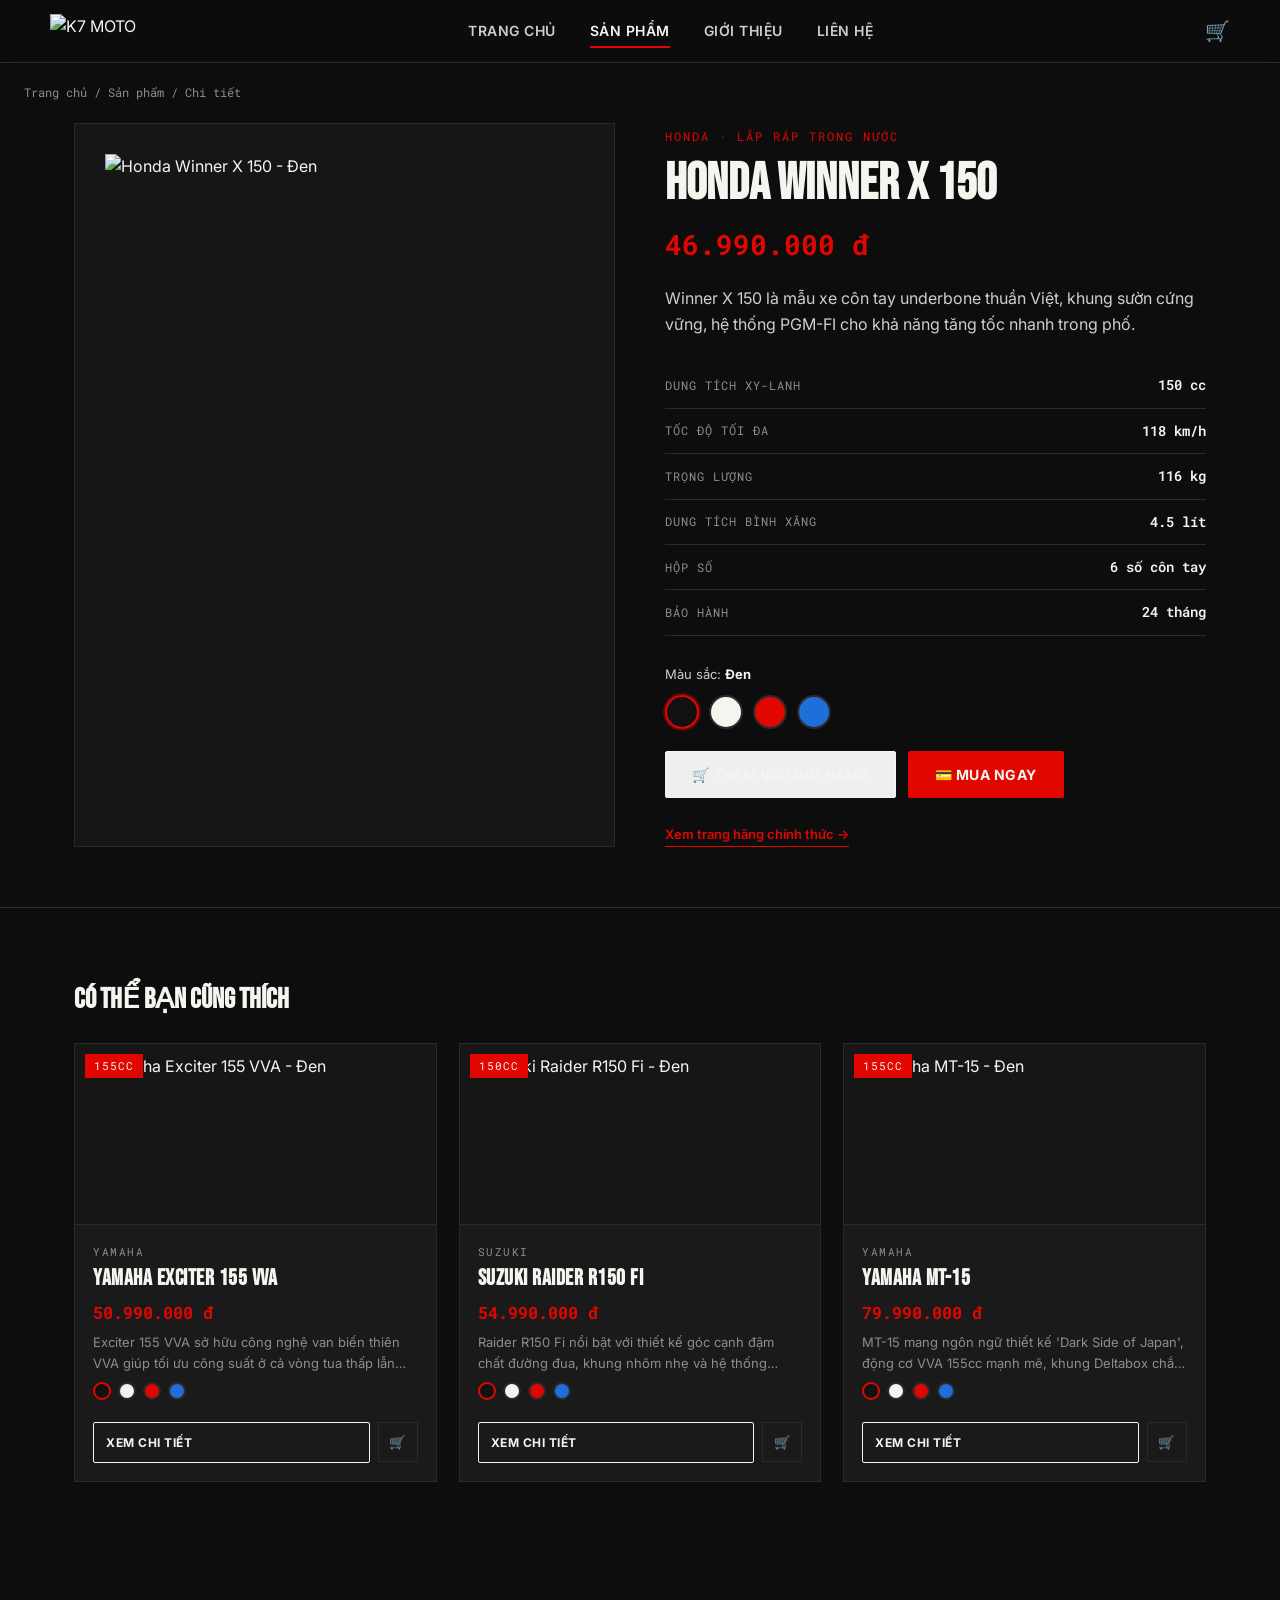
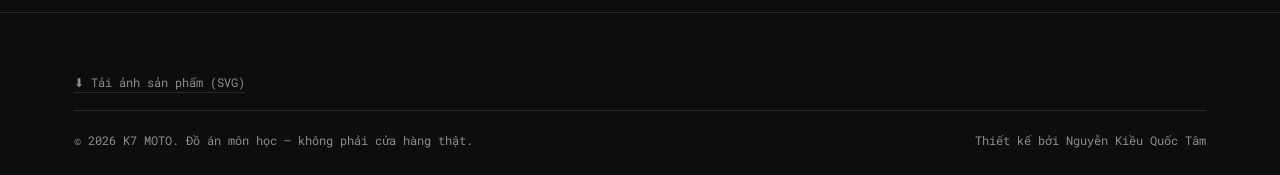
==== commit 732290a8: "upload" ====
--- a/html/chi-tiet.html
+++ b/html/chi-tiet.html
@@ -29,7 +29,7 @@
 
   <section class="wrap">
     <div class="detail-grid" id="product-detail">
-      <!-- Nội dung được render động bởi script.js dựa vào ?masp= trên URL -->
+      <!-- Nội dung được render động bởi script.js dựa vào ?masp=&mau= trên URL -->
     </div>
   </section>
 
@@ -42,6 +42,7 @@
 
   <footer class="site-footer">
     <div class="wrap">
+      <p style="margin-bottom:16px;"><a href="tai-anh.html" style="color:var(--gray); font-family:var(--font-mono); font-size:12px; border-bottom:1px solid var(--line); padding-bottom:2px;">⬇ Tải ảnh sản phẩm (SVG)</a></p>
       <div class="footer-bottom">
         <span>© 2026 K7 MOTO. Đồ án môn học — không phải cửa hàng thật.</span>
         <span>Thiết kế bởi Nguyễn Kiều Quốc Tâm</span>
--- a/css/style.css
+++ b/css/style.css
@@ -1,5 +1,5 @@
 /* =========================================================
-   K7 MOTO — Website bán xe côn tay & phân khối 150-155cc
+   K7 MOTO — website bán xe côn tay & phân khối 150-155cc
    Design tokens: đen nhựa đường / trắng / đỏ vạch tua máy
    ========================================================= */
 @import url('https://fonts.googleapis.com/css2?family=Bebas+Neue&family=Inter:wght@400;500;600;700;800&family=Roboto+Mono:wght@400;500;700&display=swap');
@@ -23,7 +23,6 @@
 }
 
 *{ margin:0; padding:0; box-sizing:border-box; }
-
 html{ scroll-behavior:smooth; }
 
 body{
@@ -39,13 +38,8 @@
 ul{ list-style:none; }
 button{ font-family:inherit; cursor:pointer; }
 
-.wrap{
-  max-width:var(--container);
-  margin:0 auto;
-  padding:0 24px;
-}
-
-/* Focus visibility (accessibility floor) */
+.wrap{ max-width:var(--container); margin:0 auto; padding:0 24px; }
+
 a:focus-visible, button:focus-visible, input:focus-visible, textarea:focus-visible, select:focus-visible{
   outline:2px solid var(--red);
   outline-offset:3px;
@@ -55,7 +49,6 @@
   *{ animation-duration:0.01ms !important; transition-duration:0.01ms !important; scroll-behavior:auto !important; }
 }
 
-/* Eyebrow / section label -------------------------------------------- */
 .eyebrow{
   font-family:var(--font-mono);
   font-size:12px;
@@ -66,19 +59,12 @@
   align-items:center;
   gap:10px;
 }
-.eyebrow::before{
-  content:"";
-  width:26px; height:2px;
-  background:var(--red);
-  display:inline-block;
-}
-
-/* Redline divider — signature motif ----------------------------------- */
+.eyebrow::before{ content:""; width:26px; height:2px; background:var(--red); display:inline-block; }
+
 .redline{
   height:3px;
   width:100%;
   background:linear-gradient(90deg, var(--black) 0%, var(--red) 45%, var(--red) 55%, var(--black) 100%);
-  position:relative;
 }
 
 /* =========================================================
@@ -90,126 +76,63 @@
   backdrop-filter:blur(6px);
   border-bottom:1px solid var(--line);
 }
-.nav{
-  display:flex;
-  align-items:center;
-  justify-content:space-between;
-  padding:14px 0;
-}
+.nav{ display:flex; align-items:center; justify-content:space-between; padding:14px 0; }
 .nav-logo img{ height:34px; width:auto; }
-.nav-links{
-  display:flex;
-  gap:34px;
-  font-weight:600;
-  font-size:14px;
-  text-transform:uppercase;
-  letter-spacing:0.5px;
-}
-.nav-links a{
-  position:relative;
-  padding:6px 0;
-  color:var(--white-dim);
-  transition:color .2s;
-}
+.nav-links{ display:flex; gap:34px; font-weight:600; font-size:14px; text-transform:uppercase; letter-spacing:0.5px; }
+.nav-links a{ position:relative; padding:6px 0; color:var(--white-dim); transition:color .2s; }
 .nav-links a:hover, .nav-links a.active{ color:var(--white); }
-.nav-links a.active::after{
-  content:"";
-  position:absolute; left:0; right:0; bottom:0;
-  height:2px; background:var(--red);
-}
+.nav-links a.active::after{ content:""; position:absolute; left:0; right:0; bottom:0; height:2px; background:var(--red); }
 .nav-actions{ display:flex; align-items:center; gap:16px; }
-.nav-cart{
-  position:relative;
-  font-size:20px;
-  color:var(--white);
-}
+.nav-cart{ position:relative; font-size:20px; color:var(--white); }
 .nav-cart .cart-count{
   position:absolute; top:-8px; right:-12px;
-  background:var(--red);
-  color:var(--white);
-  font-family:var(--font-mono);
-  font-size:11px;
-  min-width:18px; height:18px;
-  border-radius:9px;
-  display:flex; align-items:center; justify-content:center;
-  padding:0 4px;
-}
-.nav-toggle{
-  display:none;
-  flex-direction:column;
-  gap:5px;
-  background:none;
-  border:none;
-}
+  background:var(--red); color:var(--white);
+  font-family:var(--font-mono); font-size:11px;
+  min-width:18px; height:18px; border-radius:9px;
+  display:flex; align-items:center; justify-content:center; padding:0 4px;
+}
+.nav-toggle{ display:none; flex-direction:column; gap:5px; background:none; border:none; }
 .nav-toggle span{ width:24px; height:2px; background:var(--white); }
 
 /* =========================================================
-   HERO — dashboard / tachometer thesis
+   HERO
    ========================================================= */
 .hero{
-  position:relative;
-  overflow:hidden;
+  position:relative; overflow:hidden;
   padding:90px 0 60px;
   background:
     radial-gradient(circle at 82% 20%, rgba(225,6,0,0.18), transparent 45%),
     var(--black);
 }
 .hero-dial{
-  position:absolute;
-  right:-120px; top:50%; transform:translateY(-50%);
-  width:520px; height:520px;
-  border-radius:50%;
+  position:absolute; right:-120px; top:50%; transform:translateY(-50%);
+  width:520px; height:520px; border-radius:50%;
   border:1px solid var(--line);
   opacity:0.6;
 }
-.hero-dial::before{
-  content:"";
-  position:absolute; inset:40px;
-  border-radius:50%;
-  border:1px solid var(--line);
-}
+.hero-dial::before{ content:""; position:absolute; inset:40px; border-radius:50%; border:1px solid var(--line); }
 .hero-dial::after{
   content:"";
-  position:absolute; inset:0;
-  border-radius:50%;
+  position:absolute; inset:0; border-radius:50%;
   background:conic-gradient(from 210deg, transparent 0deg, transparent 210deg, var(--red) 245deg, var(--red) 260deg, transparent 262deg);
   mask:radial-gradient(circle, transparent 58%, black 59%);
 }
-.hero-inner{
-  position:relative; z-index:2;
-  display:grid;
-  grid-template-columns:1.1fr 0.9fr;
-  gap:40px;
-  align-items:end;
-}
+.hero-inner{ position:relative; z-index:2; display:grid; grid-template-columns:1.1fr 0.9fr; gap:40px; align-items:end; }
 .hero-title{
   font-family:var(--font-display);
   font-size:clamp(52px, 7vw, 96px);
-  line-height:0.92;
-  letter-spacing:1px;
-  text-transform:uppercase;
+  line-height:0.92; letter-spacing:1px; text-transform:uppercase;
   margin:18px 0 20px;
 }
 .hero-title .accent{ color:var(--red); }
-.hero-desc{
-  color:var(--white-dim);
-  font-size:16px;
-  max-width:480px;
-  margin-bottom:30px;
-}
+.hero-desc{ color:var(--white-dim); font-size:16px; max-width:480px; margin-bottom:30px; }
 .hero-cta{ display:flex; gap:14px; flex-wrap:wrap; }
 
 .btn{
-  display:inline-flex;
-  align-items:center;
-  gap:8px;
-  padding:14px 26px;
-  font-weight:700;
-  font-size:14px;
-  text-transform:uppercase;
-  letter-spacing:0.5px;
-  border-radius:2px;
-  border:1px solid transparent;
+  display:inline-flex; align-items:center; gap:8px;
+  padding:14px 26px; font-weight:700; font-size:14px;
+  text-transform:uppercase; letter-spacing:0.5px;
+  border-radius:2px; border:1px solid transparent;
   transition:transform .15s, background .2s, color .2s, border-color .2s;
 }
 .btn-primary{ background:var(--red); color:var(--white); }
@@ -219,382 +142,217 @@
 .btn-block{ width:100%; justify-content:center; }
 .btn-sm{ padding:10px 18px; font-size:12px; }
 
-/* Spec readout strip — dashboard digits */
-.spec-strip{
-  display:grid;
-  grid-template-columns:repeat(3, 1fr);
-  border:1px solid var(--line);
-  background:var(--black-soft);
-}
-.spec-strip div{
-  padding:18px 16px;
-  border-right:1px solid var(--line);
-}
+.spec-strip{ display:grid; grid-template-columns:repeat(3, 1fr); border:1px solid var(--line); background:var(--black-soft); }
+.spec-strip div{ padding:18px 16px; border-right:1px solid var(--line); }
 .spec-strip div:last-child{ border-right:none; }
-.spec-value{
-  font-family:var(--font-mono);
-  font-size:26px;
-  font-weight:700;
-  color:var(--red);
-}
-.spec-label{
-  font-size:11px;
-  letter-spacing:1.5px;
-  text-transform:uppercase;
-  color:var(--gray);
-  margin-top:4px;
-}
+.spec-value{ font-family:var(--font-mono); font-size:26px; font-weight:700; color:var(--red); }
+.spec-label{ font-size:11px; letter-spacing:1.5px; text-transform:uppercase; color:var(--gray); margin-top:4px; }
 
 /* =========================================================
    SECTION SHELL
    ========================================================= */
 .section{ padding:70px 0; }
-.section-head{
-  display:flex;
-  align-items:flex-end;
-  justify-content:space-between;
-  gap:20px;
-  margin:16px 0 36px;
-  flex-wrap:wrap;
-}
-.section-title{
-  font-family:var(--font-display);
-  font-size:clamp(34px,4vw,52px);
-  text-transform:uppercase;
-  letter-spacing:1px;
-}
+.section-head{ display:flex; align-items:flex-end; justify-content:space-between; gap:20px; margin:16px 0 36px; flex-wrap:wrap; }
+.section-title{ font-family:var(--font-display); font-size:clamp(34px,4vw,52px); text-transform:uppercase; letter-spacing:1px; }
 .section-sub{ color:var(--gray); max-width:480px; font-size:14px; }
 
 /* =========================================================
-   FILTER BAR (san-pham.html)
-   ========================================================= */
-.filter-bar{
-  display:flex;
-  gap:10px;
-  flex-wrap:wrap;
-  margin-bottom:30px;
-  border-bottom:1px solid var(--line);
-  padding-bottom:20px;
-}
+   TÌM KIẾM SẢN PHẨM
+   ========================================================= */
+.search-row{ display:flex; align-items:center; gap:14px; margin-bottom:18px; flex-wrap:wrap; }
+.search-box{ position:relative; flex:1; max-width:380px; }
+.search-box::before{
+  content:"⌕"; position:absolute; left:14px; top:50%; transform:translateY(-50%);
+  font-size:15px; color:var(--gray);
+}
+.search-box input{
+  width:100%; background:var(--black-soft); border:1px solid var(--line); color:var(--white);
+  padding:12px 14px 12px 38px; font-family:var(--font-body); font-size:14px;
+}
+.search-box input::placeholder{ color:var(--gray); }
+.search-box input:focus{ border-color:var(--red); outline:none; }
+.result-count{ font-family:var(--font-mono); font-size:12px; color:var(--gray); }
+
+/* =========================================================
+   LỌC THEO MÀU
+   ========================================================= */
+.color-filter-row{ display:flex; align-items:center; gap:12px; flex-wrap:wrap; margin-bottom:20px; }
+.color-filter-label{ font-family:var(--font-mono); font-size:11px; letter-spacing:1.5px; text-transform:uppercase; color:var(--gray); margin-right:4px; }
+.color-filter-btn{
+  width:30px; height:30px; border-radius:50%;
+  border:2px solid var(--line); cursor:pointer;
+  transition:border-color .2s, transform .2s;
+  padding:0;
+}
+.color-filter-btn:hover{ transform:translateY(-2px); }
+.color-filter-btn.active{ border-color:var(--white); box-shadow:0 0 0 2px var(--red); }
+.color-filter-btn.all-colors{
+  background:conic-gradient(#111111 0 25%, #f5f5f0 25% 50%, #e10600 50% 75%, #1e6fd9 75% 100%);
+}
+
+/* =========================================================
+   BỘ LỌC DÒNG XE + SẮP XẾP
+   ========================================================= */
+.filter-bar{ display:flex; gap:10px; flex-wrap:wrap; margin-bottom:30px; border-bottom:1px solid var(--line); padding-bottom:20px; }
 .filter-btn{
-  background:transparent;
-  border:1px solid var(--line);
-  color:var(--white-dim);
-  padding:9px 18px;
-  font-size:13px;
-  font-weight:600;
-  text-transform:uppercase;
-  letter-spacing:0.5px;
-  border-radius:2px;
-  transition:.2s;
+  background:transparent; border:1px solid var(--line); color:var(--white-dim);
+  padding:9px 18px; font-size:13px; font-weight:600; text-transform:uppercase; letter-spacing:0.5px;
+  border-radius:2px; transition:.2s;
 }
 .filter-btn:hover{ border-color:var(--white); color:var(--white); }
 .filter-btn.active{ background:var(--red); border-color:var(--red); color:var(--white); }
-
 .sort-select{
-  margin-left:auto;
-  background:var(--black-soft);
-  border:1px solid var(--line);
-  color:var(--white);
-  padding:9px 14px;
-  font-family:var(--font-body);
-  font-size:13px;
+  margin-left:auto; background:var(--black-soft); border:1px solid var(--line); color:var(--white);
+  padding:9px 14px; font-family:var(--font-body); font-size:13px;
 }
 
 /* =========================================================
    PRODUCT GRID / CARD
    ========================================================= */
-#product-list,
-.row,
-#related-list{
+#product-list, .row, #related-list{
   display:grid;
   grid-template-columns:repeat(4, 1fr);
   gap:22px;
 }
 #related-list{ grid-template-columns:repeat(3, 1fr); }
+
 .product-card{
-  background:var(--black-card);
-  border:1px solid var(--line);
-  display:flex;
-  flex-direction:column;
+  background:var(--black-card); border:1px solid var(--line);
+  display:flex; flex-direction:column;
   transition:border-color .2s, transform .2s;
 }
 .product-card:hover{ border-color:var(--red); transform:translateY(-4px); }
 
-.product-image{
-  position:relative;
-  background:var(--black-soft);
-  border-bottom:1px solid var(--line);
-}
+.product-image{ position:relative; background:var(--black-soft); border-bottom:1px solid var(--line); }
 .product-image img{ width:100%; height:180px; object-fit:contain; padding:10px; }
 .product-badge{
-  position:absolute; top:10px; left:10px;
-  background:var(--red);
-  color:var(--white);
-  font-family:var(--font-mono);
-  font-size:11px;
-  padding:3px 9px;
-  letter-spacing:1px;
+  position:absolute; top:10px; left:10px; background:var(--red); color:var(--white);
+  font-family:var(--font-mono); font-size:11px; padding:3px 9px; letter-spacing:1px;
 }
 
 .product-info{ padding:18px; display:flex; flex-direction:column; gap:6px; flex:1; }
-.product-brand{
-  font-family:var(--font-mono);
-  font-size:11px;
-  letter-spacing:1.5px;
-  text-transform:uppercase;
-  color:var(--gray);
-}
-.product-name{
-  font-family:var(--font-display);
-  font-size:22px;
-  letter-spacing:0.5px;
-  text-transform:uppercase;
-  line-height:1.1;
-}
-.product-price{
-  font-family:var(--font-mono);
-  color:var(--red);
-  font-weight:700;
-  font-size:17px;
-  margin-top:2px;
-}
+.product-brand{ font-family:var(--font-mono); font-size:11px; letter-spacing:1.5px; text-transform:uppercase; color:var(--gray); }
+.product-name{ font-family:var(--font-display); font-size:22px; letter-spacing:0.5px; text-transform:uppercase; line-height:1.1; }
+.product-price{ font-family:var(--font-mono); color:var(--red); font-weight:700; font-size:17px; margin-top:2px; }
 .product-desc{
-  color:var(--gray);
-  font-size:13px;
-  display:-webkit-box;
-  -webkit-line-clamp:2;
-  -webkit-box-orient:vertical;
-  overflow:hidden;
-  margin-bottom:8px;
-}
-.product-actions{
-  display:flex;
-  gap:8px;
-  margin-top:auto;
-  padding-top:10px;
-}
+  color:var(--gray); font-size:13px;
+  display:-webkit-box; -webkit-line-clamp:2; -webkit-box-orient:vertical; overflow:hidden;
+}
+
+/* Chấm màu trên thẻ sản phẩm */
+.swatch-row{ display:flex; gap:7px; margin:2px 0 6px; }
+.swatch-dot{
+  width:18px; height:18px; border-radius:50%;
+  border:2px solid var(--line); padding:0; cursor:pointer;
+  transition:border-color .15s, transform .15s;
+}
+.swatch-dot:hover{ transform:scale(1.15); }
+.swatch-dot.active{ border-color:var(--red); }
+
+.product-actions{ display:flex; gap:8px; margin-top:auto; padding-top:10px; }
 .product-actions .btn{ flex:1; padding:10px 12px; font-size:12px; }
 .product-actions .btn-icon{
-  flex:0 0 auto;
-  width:40px; height:40px;
+  flex:0 0 auto; width:40px; height:40px;
   display:flex; align-items:center; justify-content:center;
-  border:1px solid var(--line);
-  color:var(--white);
-  background:transparent;
-  transition:.2s;
+  border:1px solid var(--line); color:var(--white); background:transparent; transition:.2s;
 }
 .product-actions .btn-icon:hover{ border-color:var(--red); color:var(--red); }
 
-.empty-state{
-  grid-column:1/-1;
-  text-align:center;
-  padding:60px 20px;
-  color:var(--gray);
-  border:1px dashed var(--line);
-}
-
-/* =========================================================
-   USP / FEATURES STRIP (index)
-   ========================================================= */
-.usp-grid{
-  display:grid;
-  grid-template-columns:repeat(4,1fr);
-  gap:1px;
-  background:var(--line);
-  border:1px solid var(--line);
-}
-.usp-item{
-  background:var(--black);
-  padding:28px 22px;
-}
-.usp-num{
-  font-family:var(--font-mono);
-  color:var(--red);
-  font-size:13px;
-  margin-bottom:10px;
-}
+.empty-state{ grid-column:1/-1; text-align:center; padding:60px 20px; color:var(--gray); border:1px dashed var(--line); }
+
+/* =========================================================
+   USP / CATEGORY (index)
+   ========================================================= */
+.usp-grid{ display:grid; grid-template-columns:repeat(4,1fr); gap:1px; background:var(--line); border:1px solid var(--line); }
+.usp-item{ background:var(--black); padding:28px 22px; }
+.usp-num{ font-family:var(--font-mono); color:var(--red); font-size:13px; margin-bottom:10px; }
 .usp-title{ font-weight:700; margin-bottom:6px; font-size:16px; }
 .usp-text{ color:var(--gray); font-size:13px; }
 
-/* Category showcase (index) */
-.cat-grid{
-  display:grid;
-  grid-template-columns:1fr 1fr;
-  gap:20px;
-}
+.cat-grid{ display:grid; grid-template-columns:1fr 1fr; gap:20px; }
 .cat-card{
-  position:relative;
-  min-height:260px;
-  background:var(--black-soft);
-  border:1px solid var(--line);
-  padding:26px;
-  display:flex;
-  flex-direction:column;
-  justify-content:flex-end;
-  overflow:hidden;
-}
-.cat-card::before{
-  content:"";
-  position:absolute; inset:0;
-  background:linear-gradient(180deg, transparent 40%, rgba(0,0,0,0.85) 100%);
-}
+  position:relative; min-height:260px; background:var(--black-soft); border:1px solid var(--line);
+  padding:26px; display:flex; flex-direction:column; justify-content:flex-end; overflow:hidden;
+}
+.cat-card::before{ content:""; position:absolute; inset:0; background:linear-gradient(180deg, transparent 40%, rgba(0,0,0,0.85) 100%); }
 .cat-card > *{ position:relative; z-index:1; }
-.cat-card img{
-  position:absolute; right:-20px; top:10px; width:60%; opacity:0.5;
-}
+.cat-card img{ position:absolute; right:-20px; top:10px; width:60%; opacity:0.5; }
 .cat-title{ font-family:var(--font-display); font-size:30px; text-transform:uppercase; }
 .cat-link{ font-family:var(--font-mono); font-size:12px; color:var(--red); margin-top:8px; }
 
 /* =========================================================
-   CHI TIẾT SẢN PHẨM (chi-tiet.html)
-   ========================================================= */
-.breadcrumb{
-  font-family:var(--font-mono);
-  font-size:12px;
-  color:var(--gray);
-  margin:20px 0;
-}
+   CHI TIẾT SẢN PHẨM
+   ========================================================= */
+.breadcrumb{ font-family:var(--font-mono); font-size:12px; color:var(--gray); margin:20px 0; }
 .breadcrumb a{ color:var(--gray); }
 .breadcrumb a:hover{ color:var(--white); }
 
-.detail-grid{
-  display:grid;
-  grid-template-columns:1fr 1fr;
-  gap:50px;
-  padding-bottom:60px;
-}
-.detail-image{
-  background:var(--black-soft);
-  border:1px solid var(--line);
-  padding:30px;
-}
+.detail-grid{ display:grid; grid-template-columns:1fr 1fr; gap:50px; padding-bottom:60px; }
+.detail-image{ background:var(--black-soft); border:1px solid var(--line); padding:30px; }
 .detail-image img{ width:100%; height:auto; }
 
-.detail-brand{
-  font-family:var(--font-mono);
-  color:var(--red);
-  letter-spacing:2px;
-  font-size:12px;
-  text-transform:uppercase;
-}
-.detail-name{
-  font-family:var(--font-display);
-  font-size:clamp(36px,4vw,54px);
-  text-transform:uppercase;
-  line-height:1;
-  margin:10px 0 14px;
-}
-.detail-price{
-  font-family:var(--font-mono);
-  color:var(--red);
-  font-size:28px;
-  font-weight:700;
-  margin-bottom:18px;
-}
+.detail-brand{ font-family:var(--font-mono); color:var(--red); letter-spacing:2px; font-size:12px; text-transform:uppercase; }
+.detail-name{ font-family:var(--font-display); font-size:clamp(36px,4vw,54px); text-transform:uppercase; line-height:1; margin:10px 0 14px; }
+.detail-price{ font-family:var(--font-mono); color:var(--red); font-size:28px; font-weight:700; margin-bottom:18px; }
 .detail-desc{ color:var(--white-dim); margin-bottom:26px; }
 
-.spec-table{
-  width:100%;
-  border-collapse:collapse;
-  margin-bottom:28px;
-  font-family:var(--font-mono);
-  font-size:14px;
-}
+.spec-table{ width:100%; border-collapse:collapse; margin-bottom:28px; font-family:var(--font-mono); font-size:14px; }
 .spec-table tr{ border-bottom:1px solid var(--line); }
 .spec-table td{ padding:11px 0; }
 .spec-table td:first-child{ color:var(--gray); width:45%; text-transform:uppercase; letter-spacing:1px; font-size:12px; }
 .spec-table td:last-child{ color:var(--white); text-align:right; font-weight:600; }
 
+/* Bộ chọn màu trên trang chi tiết */
+.color-picker{ margin-bottom:22px; }
+.color-picker-label{ display:block; font-size:13px; color:var(--white-dim); margin-bottom:10px; }
+.color-picker-label strong{ color:var(--white); }
+.color-swatch-row{ display:flex; gap:10px; }
+.color-swatch-lg{
+  width:34px; height:34px; border-radius:50%;
+  border:2px solid var(--line); cursor:pointer;
+  transition:border-color .15s, transform .15s;
+  padding:0;
+}
+.color-swatch-lg:hover{ transform:translateY(-2px); }
+.color-swatch-lg.active{ border-color:var(--red); box-shadow:0 0 0 2px rgba(225,6,0,0.35); }
+
 .detail-actions{ display:flex; gap:12px; margin-bottom:20px; }
-.detail-link{
-  display:inline-block;
-  margin-top:6px;
-  color:var(--red);
-  font-size:13px;
-  font-weight:600;
-  border-bottom:1px solid var(--red);
-  padding-bottom:2px;
-}
+.detail-link{ display:inline-block; margin-top:6px; color:var(--red); font-size:13px; font-weight:600; border-bottom:1px solid var(--red); padding-bottom:2px; }
 
 .toast{
-  position:fixed;
-  bottom:24px; right:24px;
-  background:var(--white);
-  color:var(--black);
-  padding:14px 20px;
-  font-weight:600;
-  font-size:14px;
-  border-left:4px solid var(--red);
-  transform:translateY(120%);
-  transition:transform .3s ease;
-  z-index:999;
+  position:fixed; bottom:24px; right:24px;
+  background:var(--white); color:var(--black); padding:14px 20px;
+  font-weight:600; font-size:14px; border-left:4px solid var(--red);
+  transform:translateY(120%); transition:transform .3s ease; z-index:999;
 }
 .toast.show{ transform:translateY(0); }
 
-/* Related products */
-.related-title{
-  font-family:var(--font-display);
-  font-size:28px;
-  text-transform:uppercase;
-  margin-bottom:20px;
-}
+.related-title{ font-family:var(--font-display); font-size:28px; text-transform:uppercase; margin-bottom:20px; }
 
 /* =========================================================
    GIỚI THIỆU
    ========================================================= */
-.about-hero{
-  padding:70px 0 40px;
-  border-bottom:1px solid var(--line);
-}
-.about-lead{
-  font-family:var(--font-display);
-  font-size:clamp(28px,3.4vw,42px);
-  text-transform:uppercase;
-  line-height:1.15;
-  max-width:820px;
-}
+.about-hero{ padding:70px 0 40px; border-bottom:1px solid var(--line); }
+.about-lead{ font-family:var(--font-display); font-size:clamp(28px,3.4vw,42px); text-transform:uppercase; line-height:1.15; max-width:820px; }
 .about-lead .accent{ color:var(--red); }
 
-.timeline{
-  display:grid;
-  grid-template-columns:repeat(4,1fr);
-  gap:20px;
-  margin-top:20px;
-}
+.timeline{ display:grid; grid-template-columns:repeat(4,1fr); gap:20px; margin-top:20px; }
 .timeline-item{ border-top:3px solid var(--red); padding-top:16px; }
 .timeline-year{ font-family:var(--font-mono); color:var(--red); font-size:13px; }
 .timeline-text{ margin-top:8px; color:var(--white-dim); font-size:14px; }
 
-.value-grid{
-  display:grid;
-  grid-template-columns:repeat(3,1fr);
-  gap:24px;
-}
-.value-card{
-  border:1px solid var(--line);
-  padding:26px;
-  background:var(--black-soft);
-}
+.value-grid{ display:grid; grid-template-columns:repeat(3,1fr); gap:24px; }
+.value-card{ border:1px solid var(--line); padding:26px; background:var(--black-soft); }
 .value-icon{ font-size:26px; margin-bottom:14px; color:var(--red); }
 .value-title{ font-weight:700; margin-bottom:8px; }
 .value-text{ color:var(--gray); font-size:14px; }
 
-.team-grid{
-  display:grid;
-  grid-template-columns:repeat(4,1fr);
-  gap:20px;
-}
+.team-grid{ display:grid; grid-template-columns:repeat(4,1fr); gap:20px; }
 .team-card{ text-align:left; }
 .team-photo{
-  aspect-ratio:1;
-  background:var(--black-card);
-  border:1px solid var(--line);
-  margin-bottom:12px;
+  aspect-ratio:1; background:var(--black-card); border:1px solid var(--line); margin-bottom:12px;
   display:flex; align-items:center; justify-content:center;
-  font-family:var(--font-display);
-  font-size:40px;
-  color:var(--line);
+  font-family:var(--font-display); font-size:40px; color:var(--line);
 }
 .team-name{ font-weight:700; font-size:15px; }
 .team-role{ color:var(--red); font-family:var(--font-mono); font-size:12px; }
@@ -602,121 +360,59 @@
 /* =========================================================
    LIÊN HỆ
    ========================================================= */
-.contact-grid{
-  display:grid;
-  grid-template-columns:0.85fr 1.15fr;
-  gap:50px;
-}
-.contact-info-item{
-  border-top:1px solid var(--line);
-  padding:18px 0;
-}
+.contact-grid{ display:grid; grid-template-columns:0.85fr 1.15fr; gap:50px; }
+.contact-info-item{ border-top:1px solid var(--line); padding:18px 0; }
 .contact-info-item:first-child{ border-top:none; }
-.contact-info-label{
-  font-family:var(--font-mono);
-  color:var(--red);
-  font-size:11px;
-  letter-spacing:1.5px;
-  text-transform:uppercase;
-  margin-bottom:6px;
-}
+.contact-info-label{ font-family:var(--font-mono); color:var(--red); font-size:11px; letter-spacing:1.5px; text-transform:uppercase; margin-bottom:6px; }
 .contact-info-value{ font-size:15px; }
 .map-frame{
-  margin-top:24px;
-  border:1px solid var(--line);
-  height:220px;
-  background:var(--black-soft);
-  display:flex; align-items:center; justify-content:center;
-  color:var(--gray);
-  font-family:var(--font-mono);
-  font-size:13px;
+  margin-top:24px; border:1px solid var(--line); height:220px; background:var(--black-soft);
+  display:flex; align-items:center; justify-content:center; color:var(--gray); font-family:var(--font-mono); font-size:13px;
 }
 
 .form-group{ margin-bottom:18px; }
-.form-group label{
-  display:block;
-  font-size:12px;
-  letter-spacing:1px;
-  text-transform:uppercase;
-  color:var(--gray);
-  margin-bottom:8px;
-}
+.form-group label{ display:block; font-size:12px; letter-spacing:1px; text-transform:uppercase; color:var(--gray); margin-bottom:8px; }
 .form-row{ display:grid; grid-template-columns:1fr 1fr; gap:18px; }
-.form-group input,
-.form-group select,
-.form-group textarea{
-  width:100%;
-  background:var(--black-soft);
-  border:1px solid var(--line);
-  color:var(--white);
-  padding:13px 14px;
-  font-family:var(--font-body);
-  font-size:14px;
-}
-.form-group input:focus,
-.form-group select:focus,
-.form-group textarea:focus{
-  border-color:var(--red);
-  outline:none;
-}
+.form-group input, .form-group select, .form-group textarea{
+  width:100%; background:var(--black-soft); border:1px solid var(--line); color:var(--white);
+  padding:13px 14px; font-family:var(--font-body); font-size:14px;
+}
+.form-group input:focus, .form-group select:focus, .form-group textarea:focus{ border-color:var(--red); outline:none; }
 .form-group textarea{ resize:vertical; min-height:120px; }
-.field-error{
-  color:var(--red);
-  font-size:12px;
-  margin-top:6px;
-  display:none;
-  font-family:var(--font-mono);
-}
-.form-group.invalid input,
-.form-group.invalid textarea{ border-color:var(--red); }
+.field-error{ color:var(--red); font-size:12px; margin-top:6px; display:none; font-family:var(--font-mono); }
+.form-group.invalid input, .form-group.invalid textarea{ border-color:var(--red); }
 .form-group.invalid .field-error{ display:block; }
 .form-success{
-  display:none;
-  background:var(--black-soft);
-  border-left:4px solid var(--red);
-  padding:16px 18px;
-  margin-top:16px;
-  font-size:14px;
+  display:none; background:var(--black-soft); border-left:4px solid var(--red);
+  padding:16px 18px; margin-top:16px; font-size:14px;
 }
 .form-success.show{ display:block; }
 
 /* =========================================================
+   TẢI ẢNH SẢN PHẨM
+   ========================================================= */
+.download-grid{ display:grid; grid-template-columns:repeat(4,1fr); gap:20px; }
+.download-card{ border:1px solid var(--line); background:var(--black-soft); padding:16px; text-align:center; }
+.download-card img{ height:120px; object-fit:contain; margin:0 auto 12px; }
+.download-card .dl-name{ font-size:13px; font-weight:700; margin-bottom:2px; }
+.download-card .dl-color{ font-family:var(--font-mono); font-size:11px; color:var(--gray); margin-bottom:10px; }
+.download-card a{ font-family:var(--font-mono); font-size:12px; color:var(--red); border-bottom:1px solid var(--red); padding-bottom:2px; }
+
+/* =========================================================
    FOOTER
    ========================================================= */
-.site-footer{
-  border-top:1px solid var(--line);
-  padding:56px 0 24px;
-  margin-top:60px;
-}
-.footer-grid{
-  display:grid;
-  grid-template-columns:1.4fr 1fr 1fr 1.2fr;
-  gap:40px;
-  margin-bottom:40px;
-}
+.site-footer{ border-top:1px solid var(--line); padding:56px 0 24px; margin-top:60px; }
+.footer-grid{ display:grid; grid-template-columns:1.4fr 1fr 1fr 1.2fr; gap:40px; margin-bottom:40px; }
 .footer-logo img{ height:30px; margin-bottom:14px; }
 .footer-desc{ color:var(--gray); font-size:13px; max-width:280px; }
-.footer-heading{
-  font-family:var(--font-mono);
-  font-size:12px;
-  letter-spacing:1.5px;
-  text-transform:uppercase;
-  color:var(--white);
-  margin-bottom:16px;
-}
+.footer-heading{ font-family:var(--font-mono); font-size:12px; letter-spacing:1.5px; text-transform:uppercase; color:var(--white); margin-bottom:16px; }
 .footer-links li{ margin-bottom:10px; }
 .footer-links a{ color:var(--gray); font-size:14px; transition:color .2s; }
 .footer-links a:hover{ color:var(--red); }
 .footer-bottom{
-  border-top:1px solid var(--line);
-  padding-top:20px;
-  display:flex;
-  justify-content:space-between;
-  flex-wrap:wrap;
-  gap:10px;
-  color:var(--gray);
-  font-size:12px;
-  font-family:var(--font-mono);
+  border-top:1px solid var(--line); padding-top:20px;
+  display:flex; justify-content:space-between; flex-wrap:wrap; gap:10px;
+  color:var(--gray); font-size:12px; font-family:var(--font-mono);
 }
 
 /* =========================================================
@@ -729,17 +425,13 @@
   .footer-grid{ grid-template-columns:1fr 1fr; }
   .team-grid{ grid-template-columns:repeat(2,1fr); }
   .timeline{ grid-template-columns:repeat(2,1fr); }
+  .download-grid{ grid-template-columns:repeat(3,1fr); }
 }
 
 @media (max-width:768px){
   .nav-links{
-    position:absolute; top:100%; left:0; right:0;
-    background:var(--black);
-    border-bottom:1px solid var(--line);
-    flex-direction:column;
-    padding:16px 24px;
-    gap:16px;
-    display:none;
+    position:absolute; top:100%; left:0; right:0; background:var(--black);
+    border-bottom:1px solid var(--line); flex-direction:column; padding:16px 24px; gap:16px; display:none;
   }
   .nav-links.open{ display:flex; }
   .nav-toggle{ display:flex; }
@@ -752,6 +444,7 @@
   .footer-grid{ grid-template-columns:1fr 1fr; gap:26px; }
   .spec-strip{ grid-template-columns:1fr; }
   .spec-strip div{ border-right:none; border-bottom:1px solid var(--line); }
+  .download-grid{ grid-template-columns:repeat(2,1fr); }
 }
 
 @media (max-width:480px){
@@ -761,4 +454,5 @@
   .timeline{ grid-template-columns:1fr 1fr; }
   .footer-grid{ grid-template-columns:1fr; }
   .footer-bottom{ flex-direction:column; }
+  .download-grid{ grid-template-columns:1fr 1fr; }
 }
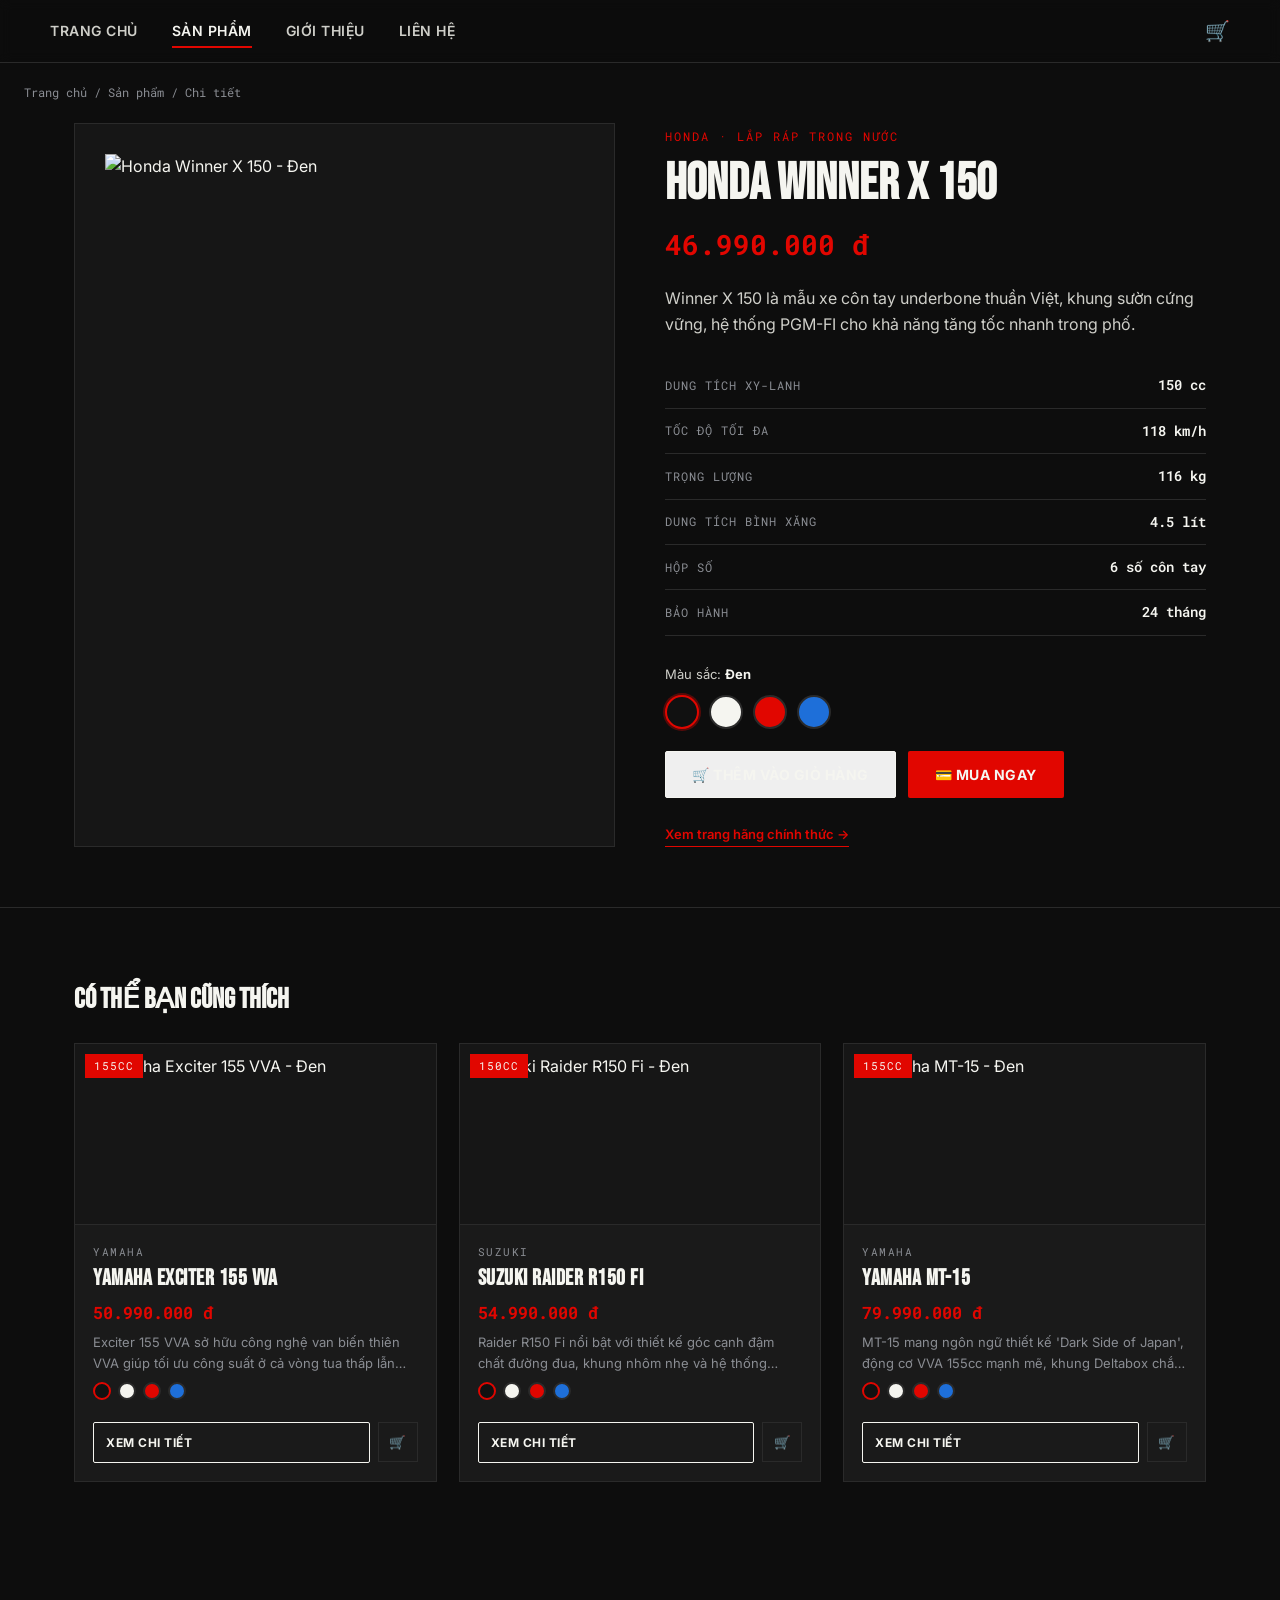
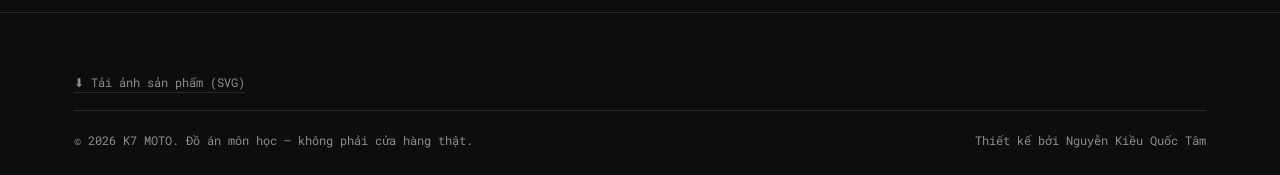
==== commit e42d76b2: "up" ====
--- a/html/chi-tiet.html
+++ b/html/chi-tiet.html
@@ -4,14 +4,12 @@
   <meta charset="UTF-8">
   <meta name="viewport" content="width=device-width, initial-scale=1.0">
   <title>Chi tiết sản phẩm — K7 MOTO</title>
-  <link rel="icon" href="../img/logo.svg" type="image/svg+xml">
   <link rel="stylesheet" href="../css/style.css">
 </head>
 <body>
 
   <header class="site-header">
     <div class="wrap nav">
-      <a href="../index.html" class="nav-logo"><img src="../img/logo.svg" alt="K7 MOTO"></a>
       <nav class="nav-links">
         <a href="../index.html">Trang chủ</a>
         <a href="san-pham.html" class="active">Sản phẩm</a>
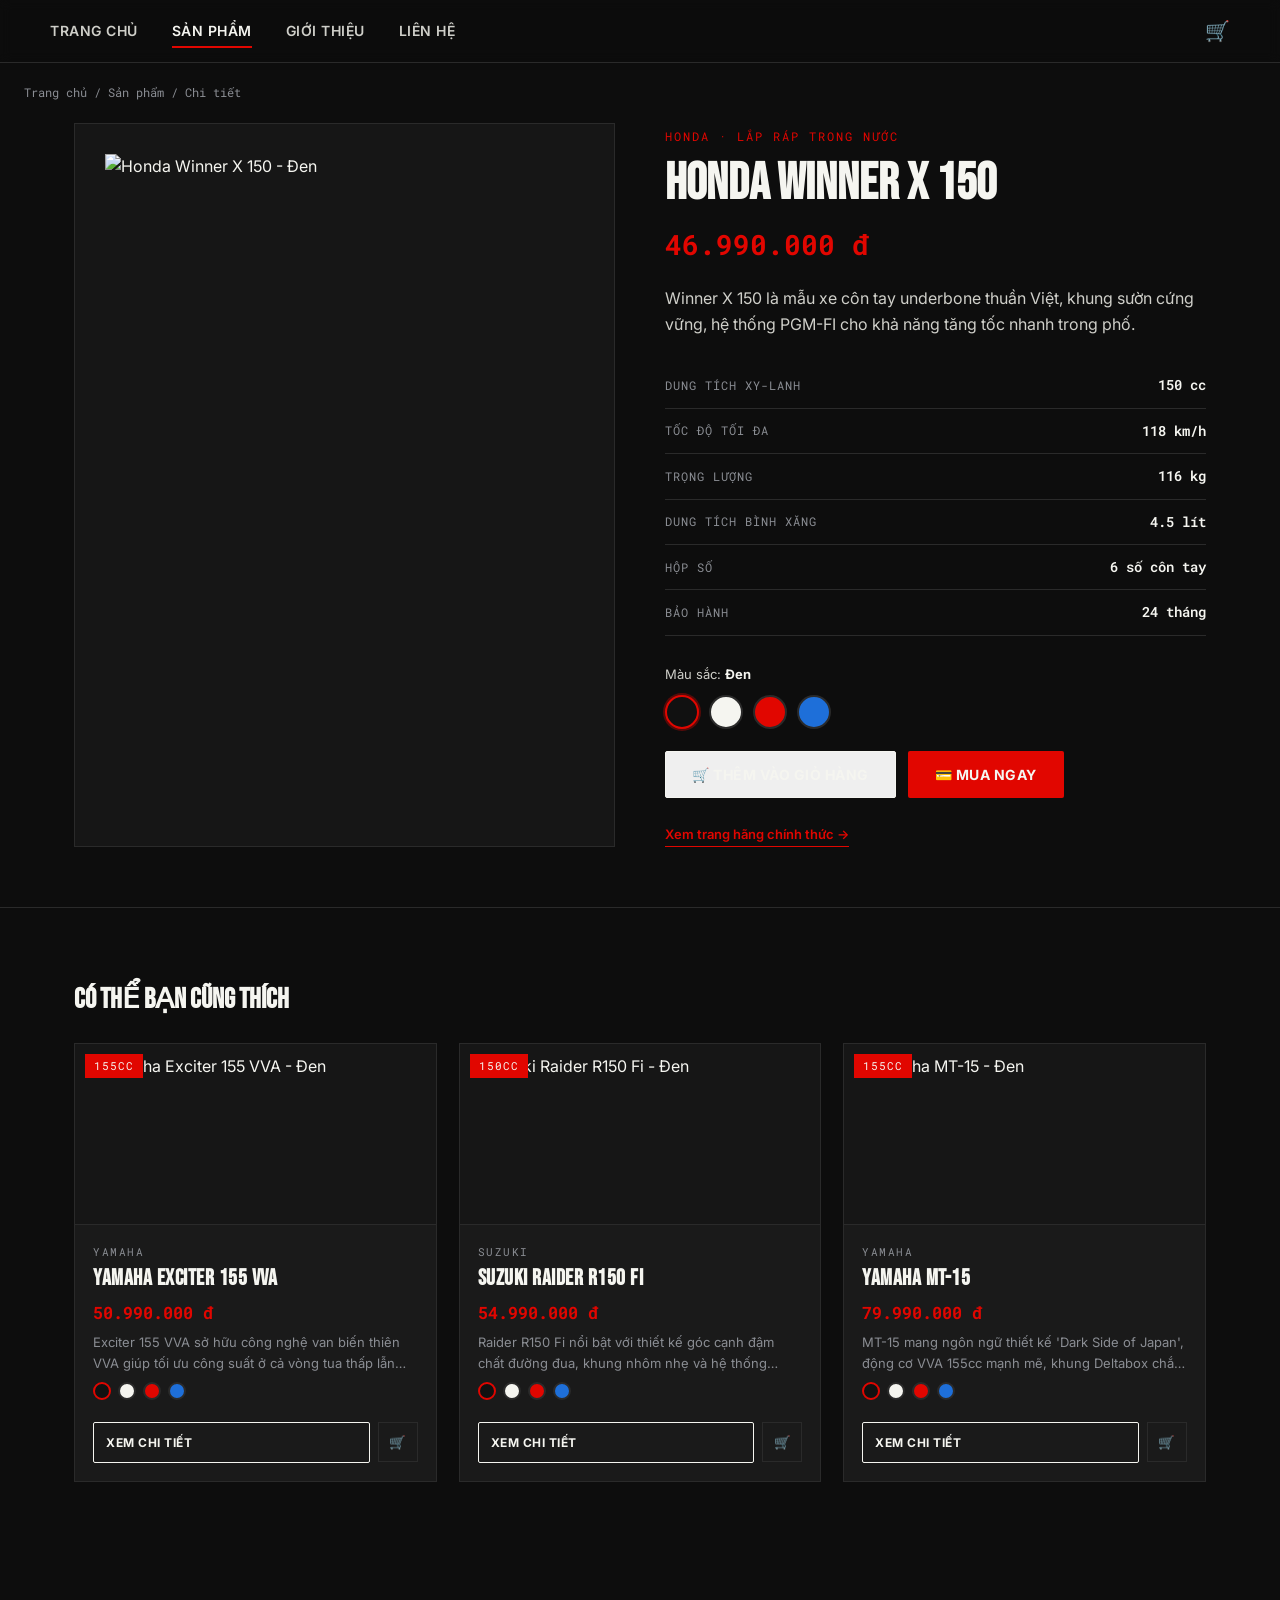
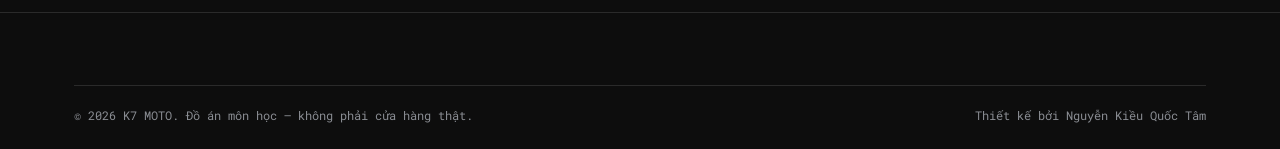
==== commit 371f24d6: "up" ====
--- a/html/chi-tiet.html
+++ b/html/chi-tiet.html
@@ -40,7 +40,7 @@
 
   <footer class="site-footer">
     <div class="wrap">
-      <p style="margin-bottom:16px;"><a href="tai-anh.html" style="color:var(--gray); font-family:var(--font-mono); font-size:12px; border-bottom:1px solid var(--line); padding-bottom:2px;">⬇ Tải ảnh sản phẩm (SVG)</a></p>
+      <p style="margin-bottom:16px;"></p>
       <div class="footer-bottom">
         <span>© 2026 K7 MOTO. Đồ án môn học — không phải cửa hàng thật.</span>
         <span>Thiết kế bởi Nguyễn Kiều Quốc Tâm</span>
